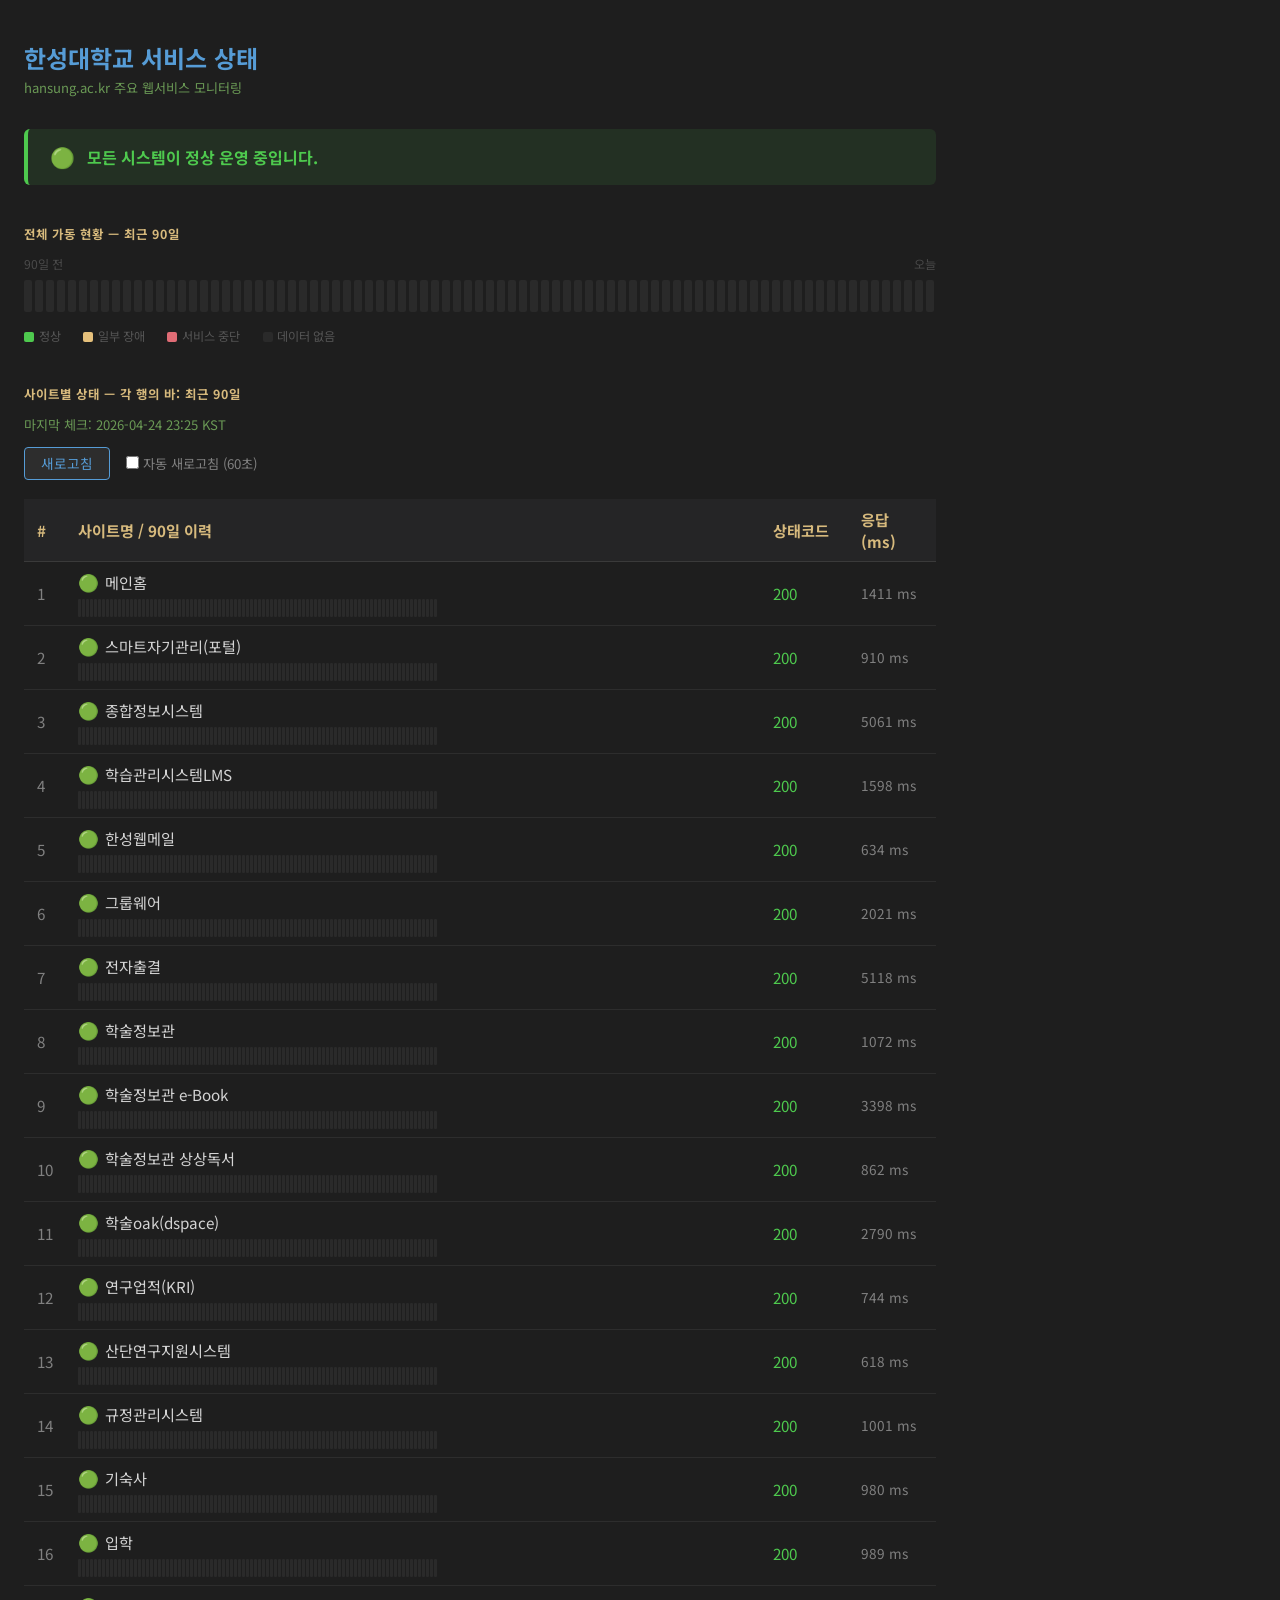
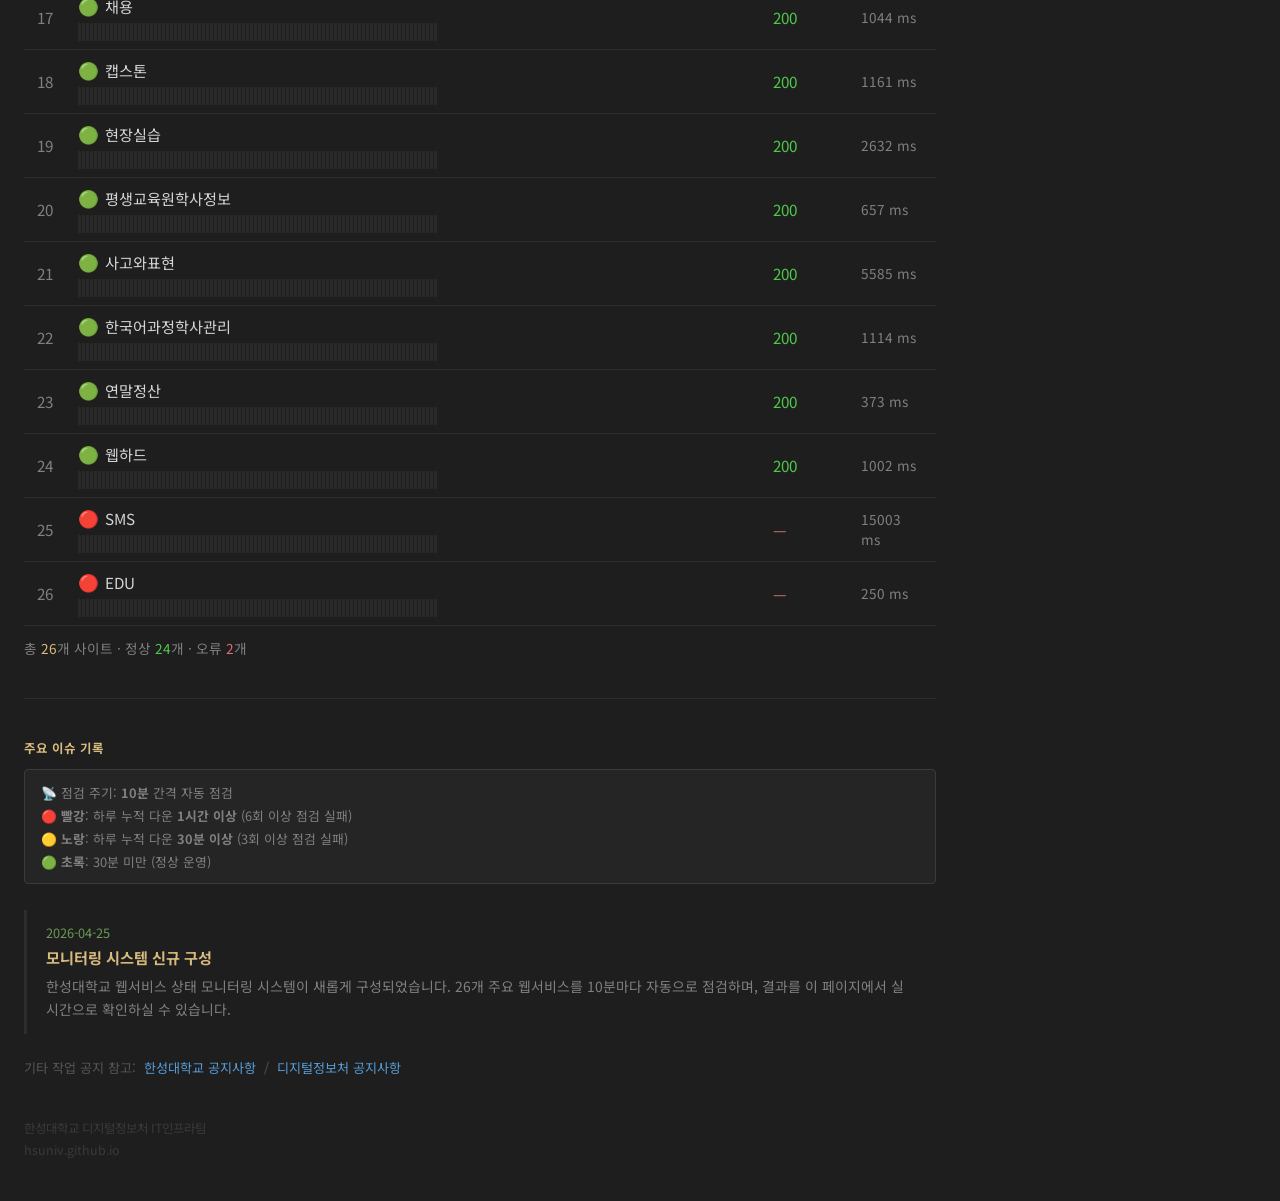
==== index.html @ eb6f4504 "feat: 사이트별 90일 상태바 및 점검 기준 표시 - 각 사이트 행에 90일 누적 다운 시간 기반 미니 상태바 추가 - 빨강: 1시간 이상(6회↑), 노랑: 30분 이상(3회↑" ====
<!DOCTYPE html>
<html lang="ko">
<head>
  <meta charset="UTF-8">
  <meta name="viewport" content="width=device-width, initial-scale=1.0">
  <title>한성대학교 서비스 상태</title>
  <link href="https://fonts.googleapis.com/css?family=Noto+Sans+KR" rel="stylesheet">
  <style>
    * { box-sizing: border-box; margin: 0; padding: 0; }

    body {
      background: #1e1e1e;
      color: #d4d4d4;
      font-family: "Noto Sans KR", "맑은 고딕", "Malgun Gothic", monospace, sans-serif;
      font-size: 0.95rem;
      padding: 2.5rem 1.5rem;
      max-width: 960px;
    }

    /* ── 헤더 ─────────────────────────────── */
    h1 { color: #569CD6; font-size: 1.5rem; margin-bottom: 0.2rem; }
    .site-sub { color: #6A9955; font-size: 0.82rem; margin-bottom: 2rem; }

    /* ── 상태 배너 ────────────────────────── */
    .banner {
      display: flex; align-items: center; gap: 0.75rem;
      padding: 1rem 1.4rem; border-radius: 6px;
      margin-bottom: 2.5rem; font-size: 1rem; font-weight: bold;
    }
    .banner-green  { background: rgba(78,201,78,.1);   border-left: 4px solid #4ec94e; color: #4ec94e; }
    .banner-yellow { background: rgba(229,192,123,.1); border-left: 4px solid #e5c07b; color: #e5c07b; }
    .banner-red    { background: rgba(224,108,117,.1); border-left: 4px solid #e06c75; color: #e06c75; }
    .banner-icon   { font-size: 1.25rem; line-height: 1; }

    /* ── 섹션 공통 ────────────────────────── */
    .section-title {
      color: #D7BA7D; font-size: 0.78rem; font-weight: bold;
      text-transform: uppercase; letter-spacing: 0.08em; margin-bottom: 0.75rem;
    }
    .divider { border: none; border-top: 1px solid #2d2d2d; margin: 2.5rem 0; }

    /* ── 전체 90일 바 ─────────────────────── */
    .history-section { margin-bottom: 2.5rem; }
    .history-labels {
      display: flex; justify-content: space-between;
      color: #4a4a4a; font-size: 0.76rem; margin-bottom: 0.45rem;
    }
    .history-wrap { overflow-x: auto; padding-bottom: 4px; }
    .history-bars { display: flex; gap: 3px; min-width: max-content; }
    .bar {
      width: 8px; height: 32px; border-radius: 2px;
      flex-shrink: 0; cursor: default; transition: opacity 0.15s;
    }
    .bar:hover { opacity: 0.65; }
    .bar-green  { background: #4ec94e; }
    .bar-yellow { background: #e5c07b; }
    .bar-red    { background: #e06c75; }
    .bar-none   { background: #2a2a2a; }
    .history-legend {
      display: flex; gap: 1.4rem; margin-top: 0.65rem;
      font-size: 0.76rem; color: #555;
    }
    .legend-dot {
      display: inline-block; width: 10px; height: 10px;
      border-radius: 2px; margin-right: 0.3rem; vertical-align: middle;
    }

    /* ── 컨트롤 ───────────────────────────── */
    .meta { color: #6A9955; font-size: 0.82rem; margin-bottom: 0.8rem; }
    .controls {
      display: flex; align-items: center; gap: 1rem;
      margin-bottom: 1.2rem; flex-wrap: wrap;
    }
    button {
      background: #2d2d2d; color: #569CD6;
      border: 1px solid #569CD6; padding: 0.35rem 1rem;
      border-radius: 4px; cursor: pointer; font-size: 0.85rem;
      font-family: inherit; transition: background 0.2s;
    }
    button:hover { background: #3a3a3a; }
    .auto-label { color: #808080; font-size: 0.83rem; }

    /* ── 사이트 테이블 ────────────────────── */
    table { width: 100%; border-collapse: collapse; margin-bottom: 0.8rem; }
    th {
      background: #252526; color: #D7BA7D;
      text-align: left; padding: 0.55rem 0.8rem;
      border-bottom: 1px solid #3a3a3a; font-weight: bold;
    }
    td { padding: 0.5rem 0.8rem; border-bottom: 1px solid #2d2d2d; vertical-align: top; }
    tr:hover td { background: #252526; }
    .s-icon { font-size: 1.05rem; margin-right: 0.35rem; }
    .site-link { color: #d4d4d4; text-decoration: none; }
    .site-link:hover { color: #569CD6; }

    /* ── 사이트별 미니 상태바 (90일) ─────── */
    .mini-bars { display: flex; gap: 1px; margin-top: 5px; flex-wrap: nowrap; }
    .mini-bar {
      width: 3px; height: 18px; border-radius: 1px;
      flex-shrink: 0; cursor: default; transition: opacity 0.15s;
    }
    .mini-bar:hover { opacity: 0.65; }

    .code-ok   { color: #4ec94e; }
    .code-warn { color: #e5c07b; }
    .code-err  { color: #e06c75; }
    .ms-cell { color: #808080; font-size: 0.85rem; }

    #loading { color: #808080; margin: 1.5rem 0; font-size: 0.9rem; }
    #error-msg { color: #e06c75; margin: 1rem 0; display: none; }
    .summary { font-size: 0.85rem; color: #808080; margin-top: 0.4rem; }
    .summary span { color: #D7BA7D; }

    /* ── 이슈 기록 ────────────────────────── */
    .rule-note {
      background: #252526; border: 1px solid #3a3a3a; border-radius: 4px;
      padding: 0.65rem 1rem; font-size: 0.8rem; color: #808080;
      margin-bottom: 1.6rem; line-height: 1.8;
    }
    .incident {
      border-left: 3px solid #2d2d2d; padding: 0.8rem 1.2rem; margin-bottom: 1.4rem;
    }
    .incident-date  { color: #6A9955; font-size: 0.8rem; margin-bottom: 0.3rem; }
    .incident-title { color: #D7BA7D; font-size: 0.95rem; font-weight: bold; margin-bottom: 0.4rem; }
    .incident-body  { color: #808080; font-size: 0.87rem; line-height: 1.65; }
    .notice-links {
      margin-top: 1.5rem; font-size: 0.82rem; color: #555;
    }
    .notice-links a { color: #569CD6; text-decoration: none; }
    .notice-links a:hover { text-decoration: underline; }

    /* ── 푸터 ─────────────────────────────── */
    footer { color: #3a3a3a; font-size: 0.78rem; margin-top: 2.5rem; line-height: 1.8; }
    footer a { color: #3a3a3a; text-decoration: none; }
    footer a:hover { color: #808080; }
  </style>
</head>
<body>

  <h1>한성대학교 서비스 상태</h1>
  <div class="site-sub">hansung.ac.kr 주요 웹서비스 모니터링</div>

  <!-- ① 상태 배너 (comment.json 제어) -->
  <div class="banner banner-green" id="banner">
    <span class="banner-icon" id="banner-icon">🟢</span>
    <span id="banner-msg">모든 시스템이 정상 운영 중입니다.</span>
  </div>

  <!-- ② 전체 90일 가동 현황 -->
  <section class="history-section">
    <div class="section-title">전체 가동 현황 — 최근 90일</div>
    <div class="history-labels"><span>90일 전</span><span>오늘</span></div>
    <div class="history-wrap">
      <div class="history-bars" id="history-bars"></div>
    </div>
    <div class="history-legend">
      <span><span class="legend-dot" style="background:#4ec94e"></span>정상</span>
      <span><span class="legend-dot" style="background:#e5c07b"></span>일부 장애</span>
      <span><span class="legend-dot" style="background:#e06c75"></span>서비스 중단</span>
      <span><span class="legend-dot" style="background:#2a2a2a"></span>데이터 없음</span>
    </div>
  </section>

  <!-- ③ 현재 사이트 상태 테이블 -->
  <section>
    <div class="section-title">사이트별 상태 — 각 행의 바: 최근 90일</div>
    <div class="meta" id="last-updated">마지막 체크: —</div>
    <div class="controls">
      <button onclick="loadAll()">새로고침</button>
      <label class="auto-label">
        <input type="checkbox" id="auto-cb" onchange="toggleAuto()">
        자동 새로고침 (60초)
      </label>
    </div>
    <div id="loading">불러오는 중...</div>
    <div id="error-msg">status.json을 불러올 수 없습니다. GitHub Actions가 아직 실행 전일 수 있습니다.</div>
    <table id="result-table" style="display:none;">
      <thead>
        <tr>
          <th style="width:2.2rem;">#</th>
          <th>사이트명 / 90일 이력</th>
          <th style="width:5.5rem;">상태코드</th>
          <th style="width:5.5rem;">응답(ms)</th>
        </tr>
      </thead>
      <tbody id="result-body"></tbody>
    </table>
    <div class="summary" id="summary" style="display:none;"></div>
  </section>

  <!-- ④ 주요 이슈 기록 -->
  <div id="incidents-wrap" style="display:none;">
    <hr class="divider">
    <section>
      <div class="section-title">주요 이슈 기록</div>

      <!-- 측정 기준 설명 -->
      <div class="rule-note">
        📡 점검 주기: <strong>10분</strong> 간격 자동 점검<br>
        🔴 <strong>빨강</strong>: 하루 누적 다운 <strong>1시간 이상</strong> (6회 이상 점검 실패)<br>
        🟡 <strong>노랑</strong>: 하루 누적 다운 <strong>30분 이상</strong> (3회 이상 점검 실패)<br>
        🟢 <strong>초록</strong>: 30분 미만 (정상 운영)
      </div>

      <div id="incidents-list"></div>

      <!-- 기타 공지 링크 -->
      <div class="notice-links">
        기타 작업 공지 참고:&nbsp;
        <a href="https://www.hansung.ac.kr/hansung/6172/subview.do" target="_blank" rel="noopener">한성대학교 공지사항</a>
        &nbsp;/&nbsp;
        <a href="https://hansung.ac.kr/info/4016/subview.do?enc=Zm5jdDF8QEB8JTJGYmJzJTJGaW5mbyUyRjE5MjYlMkZhcnRjbExpc3QuZG8lM0Y%3D" target="_blank" rel="noopener">디지털정보처 공지사항</a>
      </div>
    </section>
  </div>

  <footer>
    한성대학교 디지털정보처 IT인프라팀<br>
    <a href="https://hsuniv.github.io">hsuniv.github.io</a>
  </footer>

  <script>
    const BASE = './sitecheck/';
    let autoTimer = null;

    /* 점검 실패 횟수 → 상태 변환 규칙 (횟수 × 10분 = 누적 다운 시간) */
    const RULE_RED    = 6;   // 60분 이상 → 빨강
    const RULE_YELLOW = 3;   // 30분 이상 → 노랑

    function countToStatus(n) {
      if (n >= RULE_RED)    return 'red';
      if (n >= RULE_YELLOW) return 'yellow';
      return 'green';
    }

    function esc(s) {
      return String(s)
        .replace(/&/g,'&amp;').replace(/</g,'&lt;')
        .replace(/>/g,'&gt;').replace(/"/g,'&quot;');
    }

    function get(path) {
      return fetch(BASE + path + '?t=' + Date.now())
        .then(r => { if (!r.ok) throw new Error(r.status); return r.json(); });
    }

    /* history.json → { "YYYY-MM-DD": { siteName: failCount, ... }, ... } */
    function buildDayMap(history) {
      const map = {};
      if (history && history.days) {
        history.days.forEach(d => { map[d.date] = d.sites || {}; });
      }
      return map;
    }

    /* 특정 날의 사이트 상태 */
    function siteStatusOnDay(dayMap, date, siteName) {
      if (!(date in dayMap)) return 'none';       // 기록 없음 (데이터 미존재 날)
      return countToStatus(dayMap[date][siteName] || 0);
    }

    /* 특정 날의 전체 상태 (가장 나쁜 사이트 기준) */
    function overallStatusOnDay(dayMap, date) {
      if (!(date in dayMap)) return 'none';
      const counts = Object.values(dayMap[date]);
      if (counts.some(c => c >= RULE_RED))    return 'red';
      if (counts.some(c => c >= RULE_YELLOW)) return 'yellow';
      return 'green';
    }

    /* 날짜 배열 생성 (89일 전 ~ 오늘) */
    function last90Dates() {
      const arr = [];
      for (let ago = 89; ago >= 0; ago--) {
        const d = new Date();
        d.setDate(d.getDate() - ago);
        arr.push(d.toISOString().slice(0, 10));
      }
      return arr;
    }

    /* ── 전체 로드 ──────────────────────── */
    function loadAll() {
      Promise.allSettled([
        get('status.json'),
        get('history.json'),
        get('comment.json'),
      ]).then(([sr, hr, cr]) => {
        const status  = sr.status === 'fulfilled' ? sr.value : null;
        const history = hr.status === 'fulfilled' ? hr.value : null;
        const comment = cr.status === 'fulfilled' ? cr.value : null;
        const dayMap  = buildDayMap(history);

        renderBanner(comment);
        renderOverallBars(dayMap);
        renderTable(status, dayMap);
        renderIncidents(comment);
      });
    }

    /* ── 배너 ───────────────────────────── */
    function renderBanner(c) {
      if (!c) return;
      const s = (c.status || 'green').toLowerCase();
      const defaults = {
        green:  '모든 시스템이 정상 운영 중입니다.',
        yellow: '일부 시스템에 장애가 발생하고 있습니다.',
        red:    '서비스 장애가 발생하고 있습니다.',
      };
      const icons = { green:'🟢', yellow:'🟡', red:'🔴' };
      document.getElementById('banner').className = 'banner banner-' + s;
      document.getElementById('banner-icon').textContent = icons[s] || '🟢';
      document.getElementById('banner-msg').textContent  =
        (c.message && c.message.trim()) ? c.message.trim() : (defaults[s] || defaults.green);
    }

    /* ── 전체 90일 바 ───────────────────── */
    function renderOverallBars(dayMap) {
      const LABELS = { green:'정상', yellow:'일부 장애', red:'서비스 중단', none:'데이터 없음' };
      let html = '';
      last90Dates().forEach(date => {
        const s = overallStatusOnDay(dayMap, date);
        html += `<div class="bar bar-${s}" title="${date} · ${LABELS[s]}"></div>`;
      });
      document.getElementById('history-bars').innerHTML = html;
    }

    /* ── 사이트 테이블 (사이트별 미니바 포함) ── */
    function renderTable(data, dayMap) {
      const loading = document.getElementById('loading');
      const errMsg  = document.getElementById('error-msg');
      const table   = document.getElementById('result-table');
      const summary = document.getElementById('summary');
      loading.style.display = 'none';

      if (!data) { errMsg.style.display = 'block'; return; }
      errMsg.style.display = 'none';
      document.getElementById('last-updated').textContent =
        '마지막 체크: ' + (data.updated || '정보 없음');

      if (!data.sites || !data.sites.length) {
        table.style.display = 'table';
        document.getElementById('result-body').innerHTML =
          '<tr><td colspan="4" style="color:#808080;padding:1rem;">데이터가 없습니다.</td></tr>';
        return;
      }

      const dates = last90Dates();
      const MINI_LABELS = { green:'정상', yellow:'일부 장애', red:'서비스 중단', none:'데이터 없음' };
      let ok = 0, rows = '';

      data.sites.forEach((site, i) => {
        const s      = site.status;
        const isOk   = s >= 200 && s < 300;
        const isWarn = s >= 300 && s < 500;
        const icon   = isOk ? '🟢' : isWarn ? '🟡' : '🔴';
        const cls    = isOk ? 'code-ok' : isWarn ? 'code-warn' : 'code-err';
        if (isOk) ok++;

        /* 사이트별 미니 90일 바 */
        let miniBars = '';
        dates.forEach(date => {
          const st    = siteStatusOnDay(dayMap, date, site.name);
          const count = (date in dayMap) ? (dayMap[date][site.name] || 0) : null;
          const tip   = count !== null
            ? `${date} · 다운 ${count * 10}분`
            : `${date} · ${MINI_LABELS[st]}`;
          miniBars += `<div class="mini-bar bar-${st}" title="${tip}"></div>`;
        });

        rows += `<tr>
          <td style="color:#808080;vertical-align:middle">${i + 1}</td>
          <td>
            <div><span class="s-icon">${icon}</span><a class="site-link" href="${esc(site.url)}" target="_blank" rel="noopener">${esc(site.name)}</a></div>
            <div class="mini-bars">${miniBars}</div>
          </td>
          <td class="${cls}" style="vertical-align:middle">${s || '—'}</td>
          <td class="ms-cell" style="vertical-align:middle">${site.ms > 0 ? site.ms + ' ms' : '—'}</td>
        </tr>`;
      });

      document.getElementById('result-body').innerHTML = rows;
      table.style.display   = 'table';
      summary.style.display = 'block';
      const err = data.sites.length - ok;
      summary.innerHTML =
        `총 <span>${data.sites.length}</span>개 사이트 · ` +
        `정상 <span style="color:#4ec94e">${ok}</span>개 · ` +
        `오류 <span style="color:#e06c75">${err}</span>개`;
    }

    /* ── 이슈 기록 ──────────────────────── */
    function renderIncidents(c) {
      if (!c) return;
      const wrap = document.getElementById('incidents-wrap');
      const list = document.getElementById('incidents-list');
      let html = '';
      (c.incidents || []).forEach(inc => {
        if (!inc.date) return;
        html += `<div class="incident">
          <div class="incident-date">${esc(inc.date)}</div>
          <div class="incident-title">${esc(inc.title || '')}</div>
          <div class="incident-body">${esc(inc.body || '')}</div>
        </div>`;
      });
      list.innerHTML = html;
      wrap.style.display = 'block';   // 이슈 없어도 규칙·공지 링크 항상 표시
    }

    /* ── 자동 새로고침 ──────────────────── */
    function toggleAuto() {
      const cb = document.getElementById('auto-cb');
      clearInterval(autoTimer);
      autoTimer = cb.checked ? setInterval(loadAll, 60000) : null;
    }

    loadAll();
  </script>
</body>
</html>
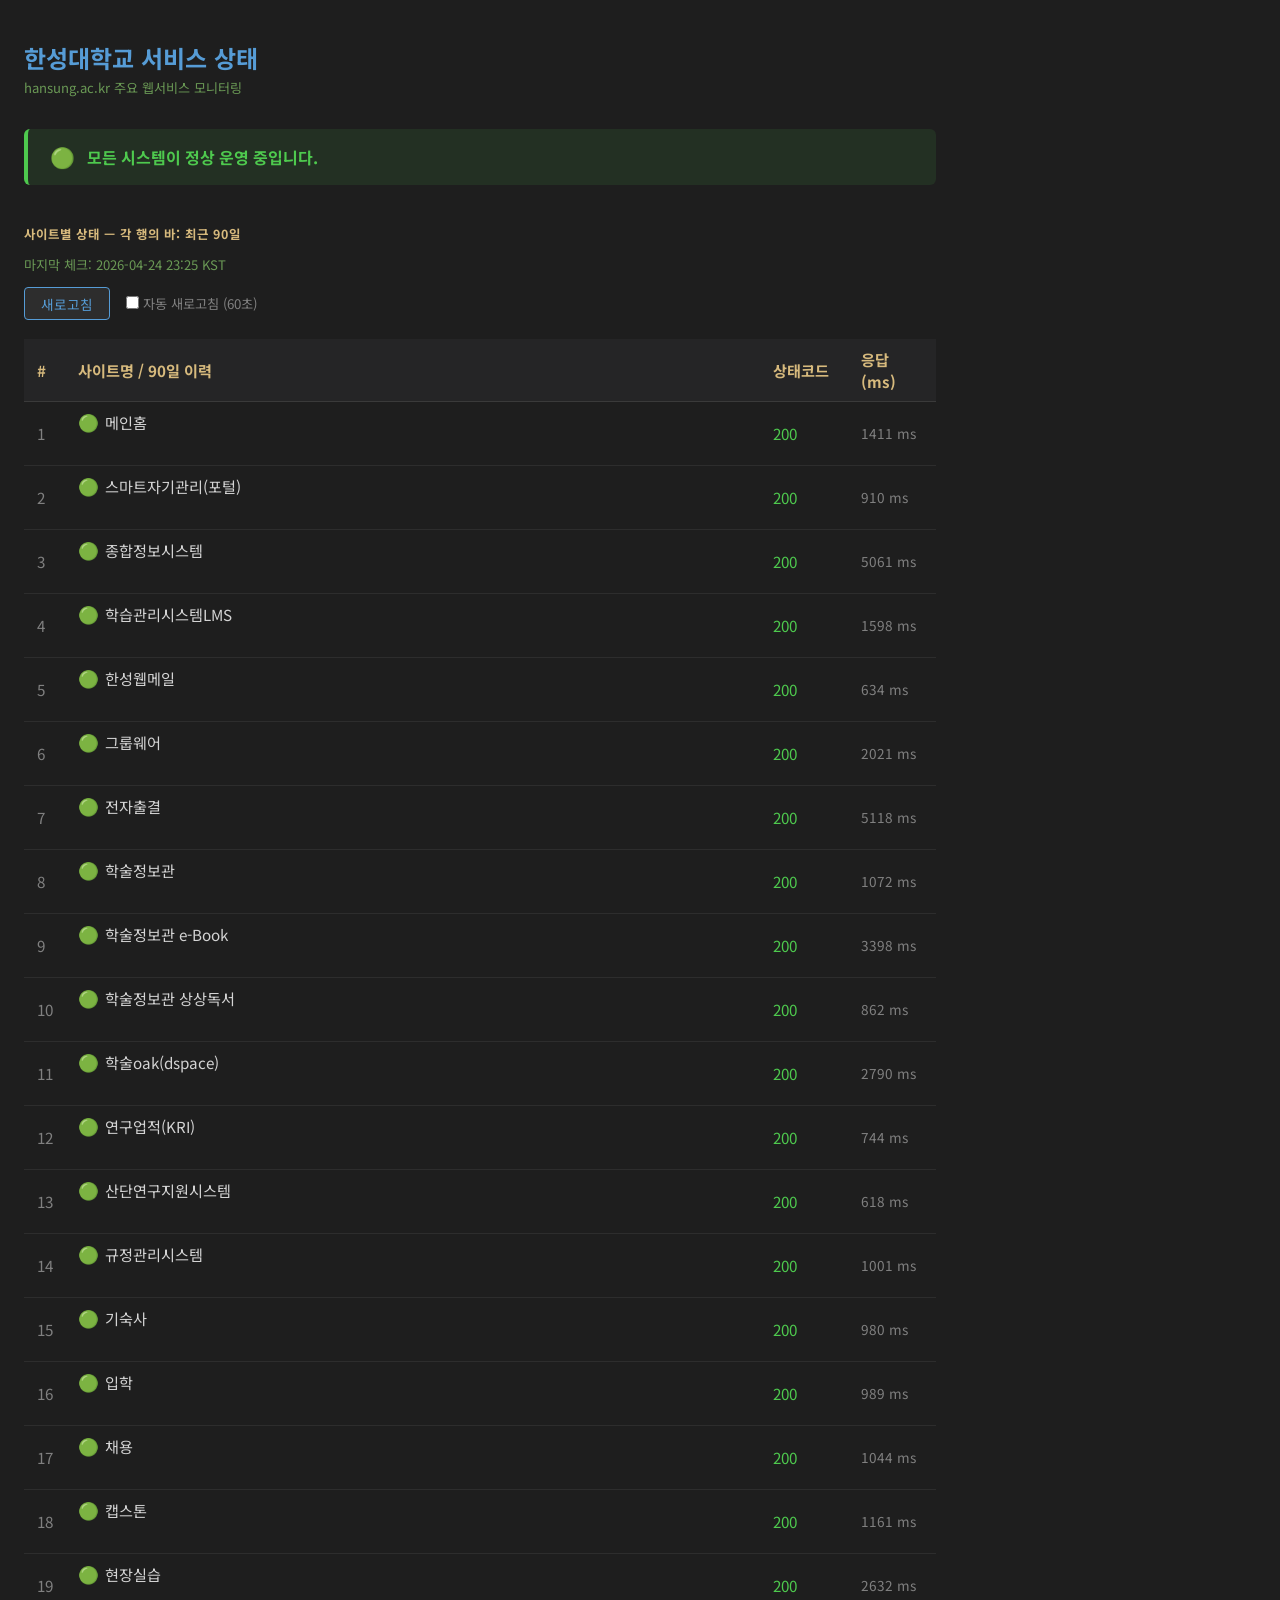
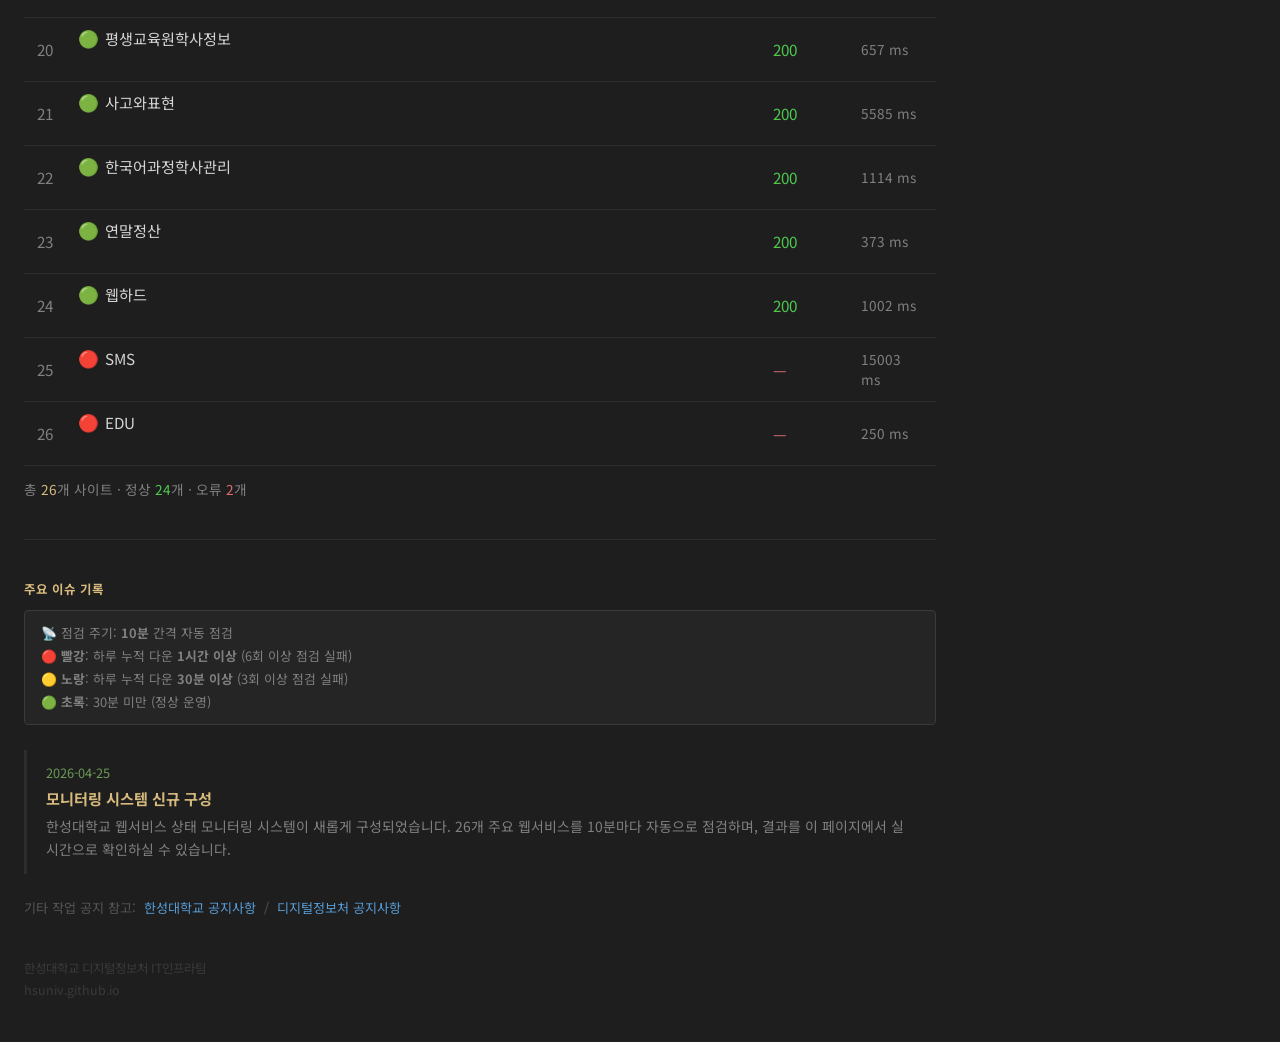
==== commit 1a69cc6f: "refactor: 전체가동현황 삭제, 사이트별 미니바 오늘(우측) 기본 스크롤 Co-Authored-By: Claude Sonnet 4.6 <noreply@anthropic.com" ====
--- a/index.html
+++ b/index.html
@@ -39,32 +39,6 @@
     }
     .divider { border: none; border-top: 1px solid #2d2d2d; margin: 2.5rem 0; }
 
-    /* ── 전체 90일 바 ─────────────────────── */
-    .history-section { margin-bottom: 2.5rem; }
-    .history-labels {
-      display: flex; justify-content: space-between;
-      color: #4a4a4a; font-size: 0.76rem; margin-bottom: 0.45rem;
-    }
-    .history-wrap { overflow-x: auto; padding-bottom: 4px; }
-    .history-bars { display: flex; gap: 3px; min-width: max-content; }
-    .bar {
-      width: 8px; height: 32px; border-radius: 2px;
-      flex-shrink: 0; cursor: default; transition: opacity 0.15s;
-    }
-    .bar:hover { opacity: 0.65; }
-    .bar-green  { background: #4ec94e; }
-    .bar-yellow { background: #e5c07b; }
-    .bar-red    { background: #e06c75; }
-    .bar-none   { background: #2a2a2a; }
-    .history-legend {
-      display: flex; gap: 1.4rem; margin-top: 0.65rem;
-      font-size: 0.76rem; color: #555;
-    }
-    .legend-dot {
-      display: inline-block; width: 10px; height: 10px;
-      border-radius: 2px; margin-right: 0.3rem; vertical-align: middle;
-    }
-
     /* ── 컨트롤 ───────────────────────────── */
     .meta { color: #6A9955; font-size: 0.82rem; margin-bottom: 0.8rem; }
     .controls {
@@ -94,7 +68,8 @@
     .site-link:hover { color: #569CD6; }
 
     /* ── 사이트별 미니 상태바 (90일) ─────── */
-    .mini-bars { display: flex; gap: 1px; margin-top: 5px; flex-wrap: nowrap; }
+    .mini-bars-wrap { overflow-x: auto; margin-top: 5px; }
+    .mini-bars { display: flex; gap: 1px; flex-wrap: nowrap; min-width: max-content; }
     .mini-bar {
       width: 3px; height: 18px; border-radius: 1px;
       flex-shrink: 0; cursor: default; transition: opacity 0.15s;
@@ -146,22 +121,7 @@
     <span id="banner-msg">모든 시스템이 정상 운영 중입니다.</span>
   </div>
 
-  <!-- ② 전체 90일 가동 현황 -->
-  <section class="history-section">
-    <div class="section-title">전체 가동 현황 — 최근 90일</div>
-    <div class="history-labels"><span>90일 전</span><span>오늘</span></div>
-    <div class="history-wrap">
-      <div class="history-bars" id="history-bars"></div>
-    </div>
-    <div class="history-legend">
-      <span><span class="legend-dot" style="background:#4ec94e"></span>정상</span>
-      <span><span class="legend-dot" style="background:#e5c07b"></span>일부 장애</span>
-      <span><span class="legend-dot" style="background:#e06c75"></span>서비스 중단</span>
-      <span><span class="legend-dot" style="background:#2a2a2a"></span>데이터 없음</span>
-    </div>
-  </section>
-
-  <!-- ③ 현재 사이트 상태 테이블 -->
+  <!-- ② 현재 사이트 상태 테이블 -->
   <section>
     <div class="section-title">사이트별 상태 — 각 행의 바: 최근 90일</div>
     <div class="meta" id="last-updated">마지막 체크: —</div>
@@ -259,15 +219,6 @@
       return countToStatus(dayMap[date][siteName] || 0);
     }
 
-    /* 특정 날의 전체 상태 (가장 나쁜 사이트 기준) */
-    function overallStatusOnDay(dayMap, date) {
-      if (!(date in dayMap)) return 'none';
-      const counts = Object.values(dayMap[date]);
-      if (counts.some(c => c >= RULE_RED))    return 'red';
-      if (counts.some(c => c >= RULE_YELLOW)) return 'yellow';
-      return 'green';
-    }
-
     /* 날짜 배열 생성 (89일 전 ~ 오늘) */
     function last90Dates() {
       const arr = [];
@@ -292,7 +243,6 @@
         const dayMap  = buildDayMap(history);
 
         renderBanner(comment);
-        renderOverallBars(dayMap);
         renderTable(status, dayMap);
         renderIncidents(comment);
       });
@@ -314,17 +264,6 @@
         (c.message && c.message.trim()) ? c.message.trim() : (defaults[s] || defaults.green);
     }
 
-    /* ── 전체 90일 바 ───────────────────── */
-    function renderOverallBars(dayMap) {
-      const LABELS = { green:'정상', yellow:'일부 장애', red:'서비스 중단', none:'데이터 없음' };
-      let html = '';
-      last90Dates().forEach(date => {
-        const s = overallStatusOnDay(dayMap, date);
-        html += `<div class="bar bar-${s}" title="${date} · ${LABELS[s]}"></div>`;
-      });
-      document.getElementById('history-bars').innerHTML = html;
-    }
-
     /* ── 사이트 테이블 (사이트별 미니바 포함) ── */
     function renderTable(data, dayMap) {
       const loading = document.getElementById('loading');
@@ -372,7 +311,7 @@
           <td style="color:#808080;vertical-align:middle">${i + 1}</td>
           <td>
             <div><span class="s-icon">${icon}</span><a class="site-link" href="${esc(site.url)}" target="_blank" rel="noopener">${esc(site.name)}</a></div>
-            <div class="mini-bars">${miniBars}</div>
+            <div class="mini-bars-wrap"><div class="mini-bars" data-scroll-right="1">${miniBars}</div></div>
           </td>
           <td class="${cls}" style="vertical-align:middle">${s || '—'}</td>
           <td class="ms-cell" style="vertical-align:middle">${site.ms > 0 ? site.ms + ' ms' : '—'}</td>
@@ -380,6 +319,12 @@
       });
 
       document.getElementById('result-body').innerHTML = rows;
+      // 각 사이트 미니바: 오늘(오른쪽 끝)이 기본으로 보이도록 스크롤
+      requestAnimationFrame(() => {
+        document.querySelectorAll('.mini-bars-wrap').forEach(wrap => {
+          wrap.scrollLeft = wrap.scrollWidth;
+        });
+      });
       table.style.display   = 'table';
       summary.style.display = 'block';
       const err = data.sites.length - ok;
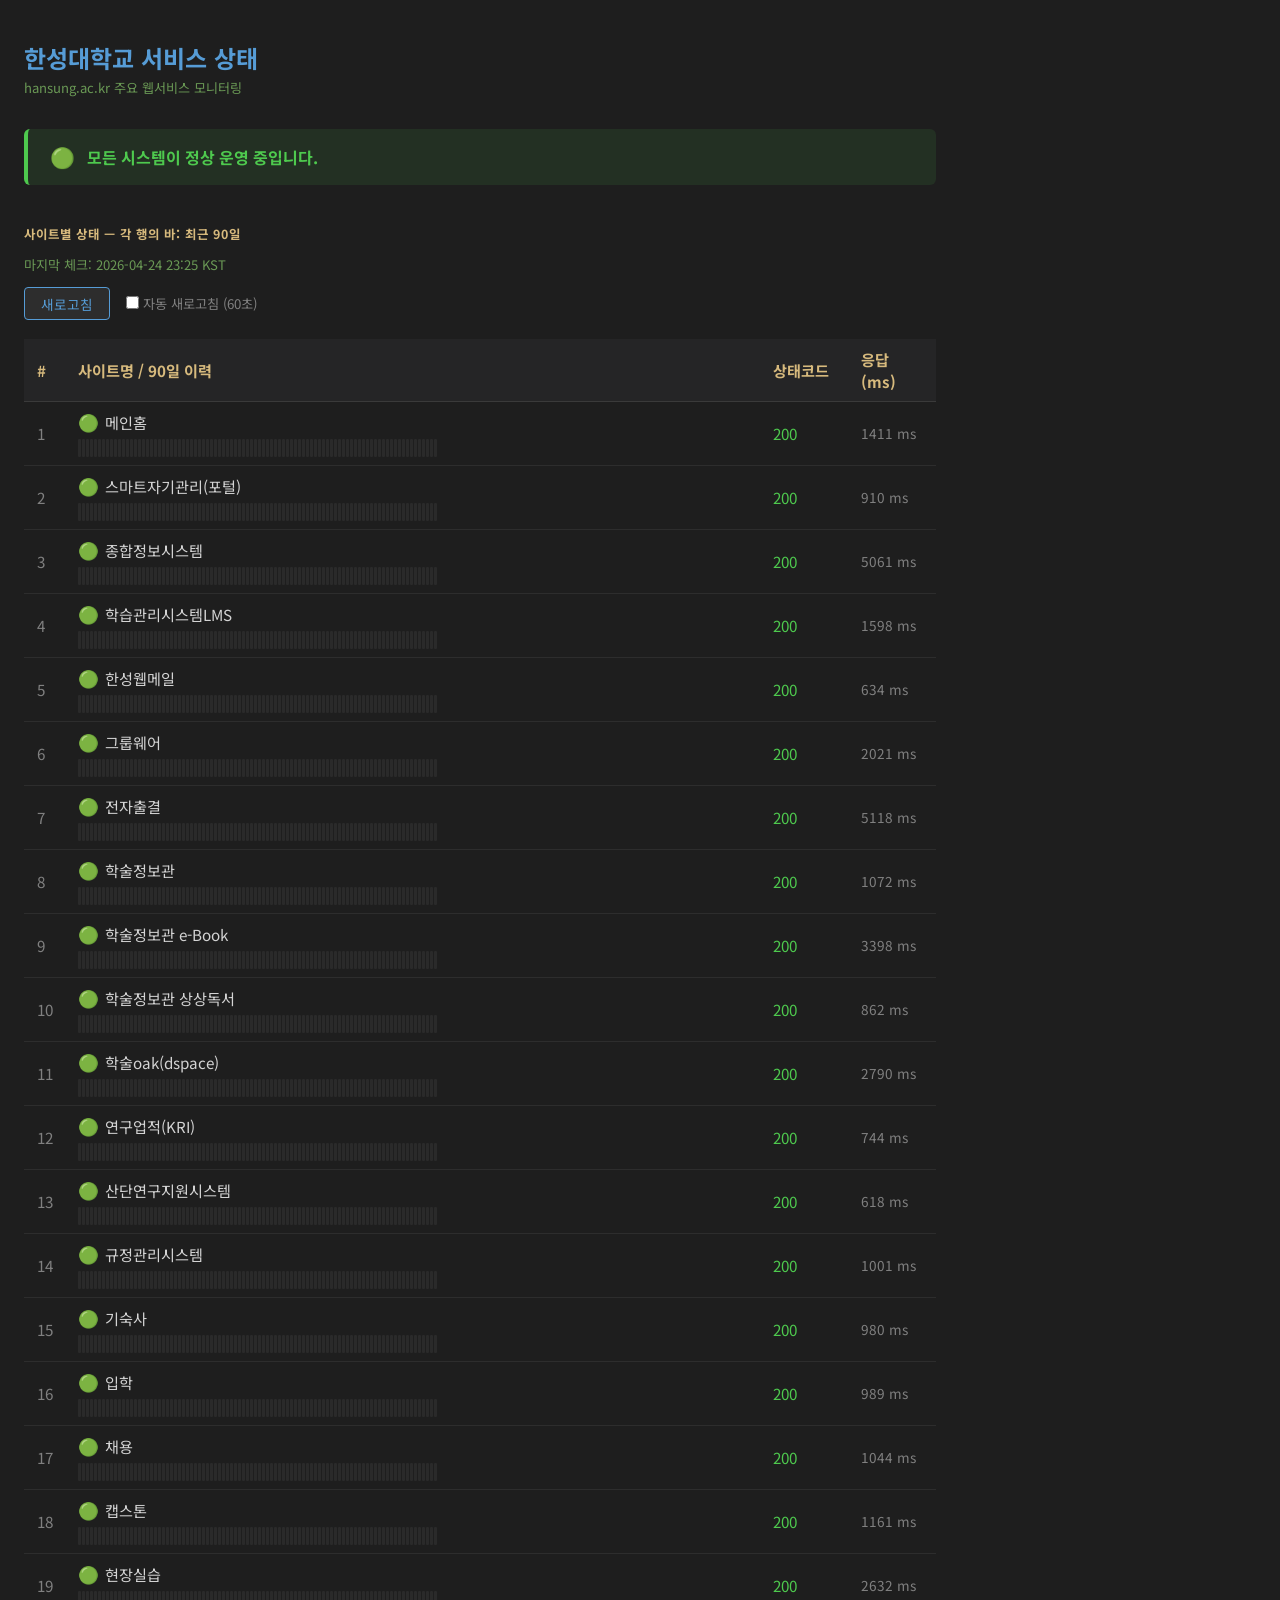
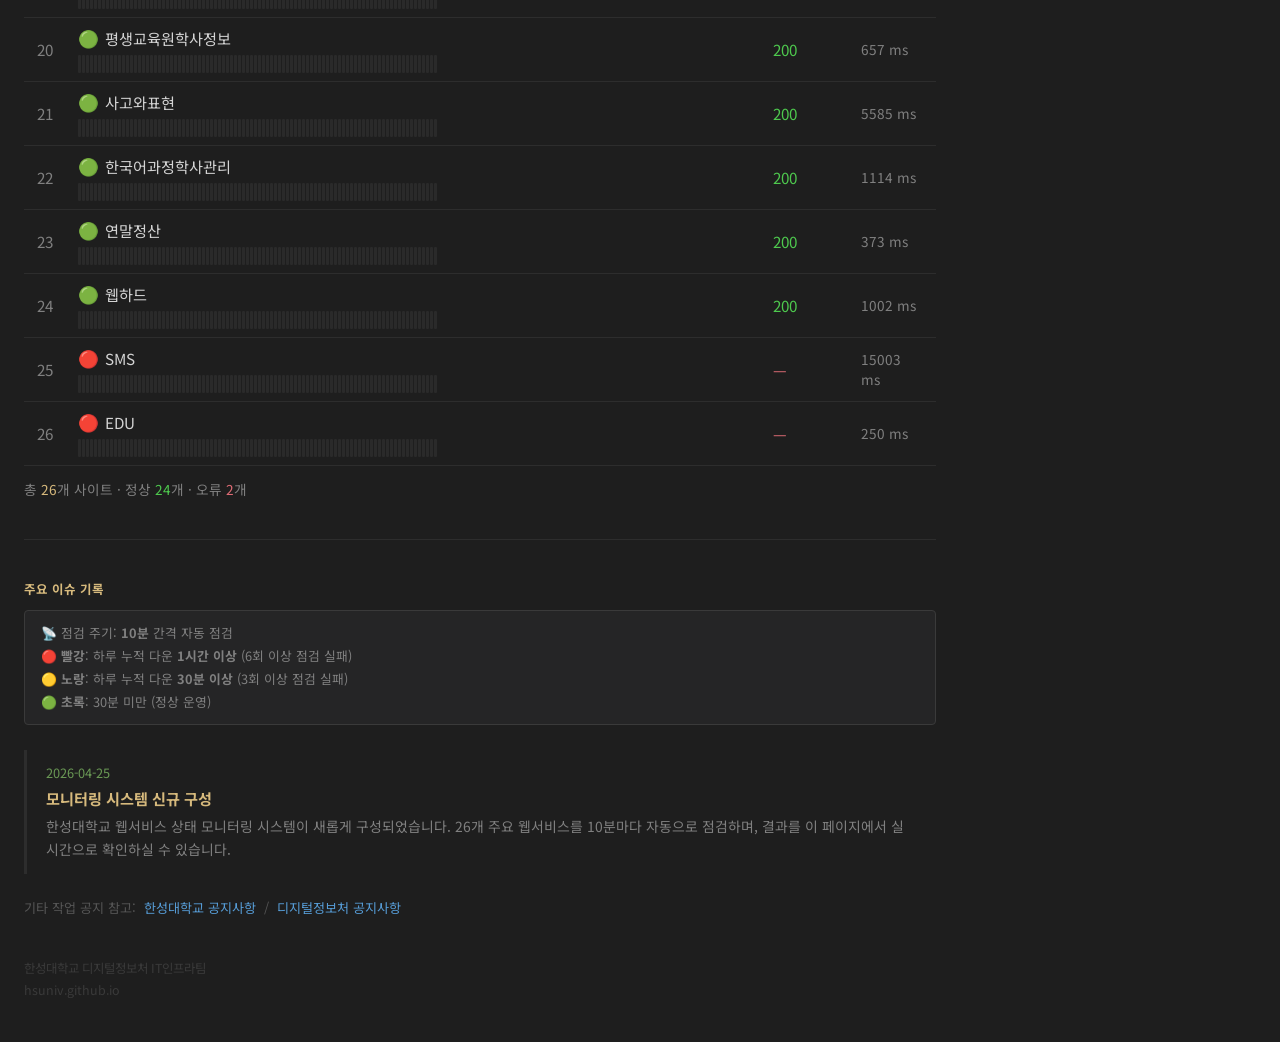
==== commit c549d7d5: "fix: 미니바 색상 CSS 누락 수정 (전체가동현황 삭제 시 같이 지워짐) Co-Authored-By: Claude Sonnet 4.6 <noreply@anthropic.com>" ====
--- a/index.html
+++ b/index.html
@@ -66,6 +66,12 @@
     .s-icon { font-size: 1.05rem; margin-right: 0.35rem; }
     .site-link { color: #d4d4d4; text-decoration: none; }
     .site-link:hover { color: #569CD6; }
+
+    /* ── 상태 색상 (미니바 공용) ─────────── */
+    .bar-green  { background: #4ec94e; }
+    .bar-yellow { background: #e5c07b; }
+    .bar-red    { background: #e06c75; }
+    .bar-none   { background: #2a2a2a; }
 
     /* ── 사이트별 미니 상태바 (90일) ─────── */
     .mini-bars-wrap { overflow-x: auto; margin-top: 5px; }
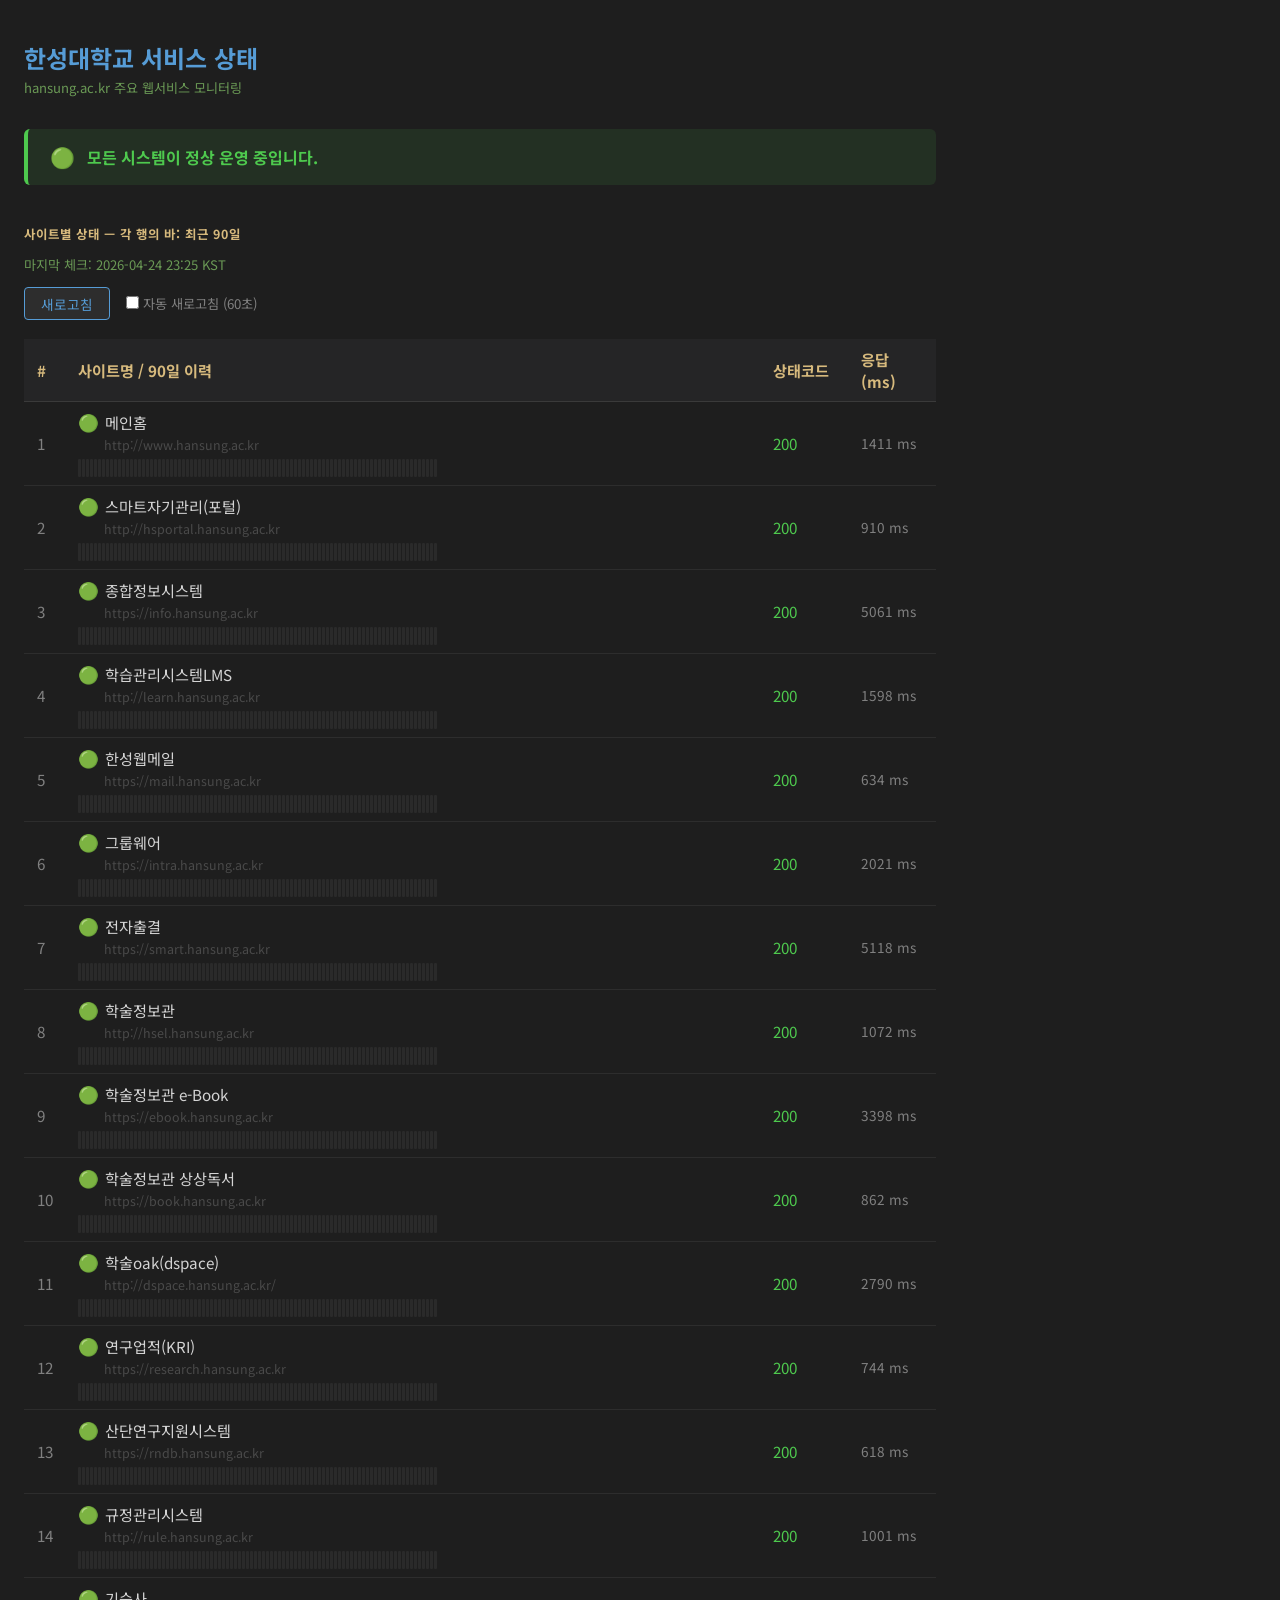
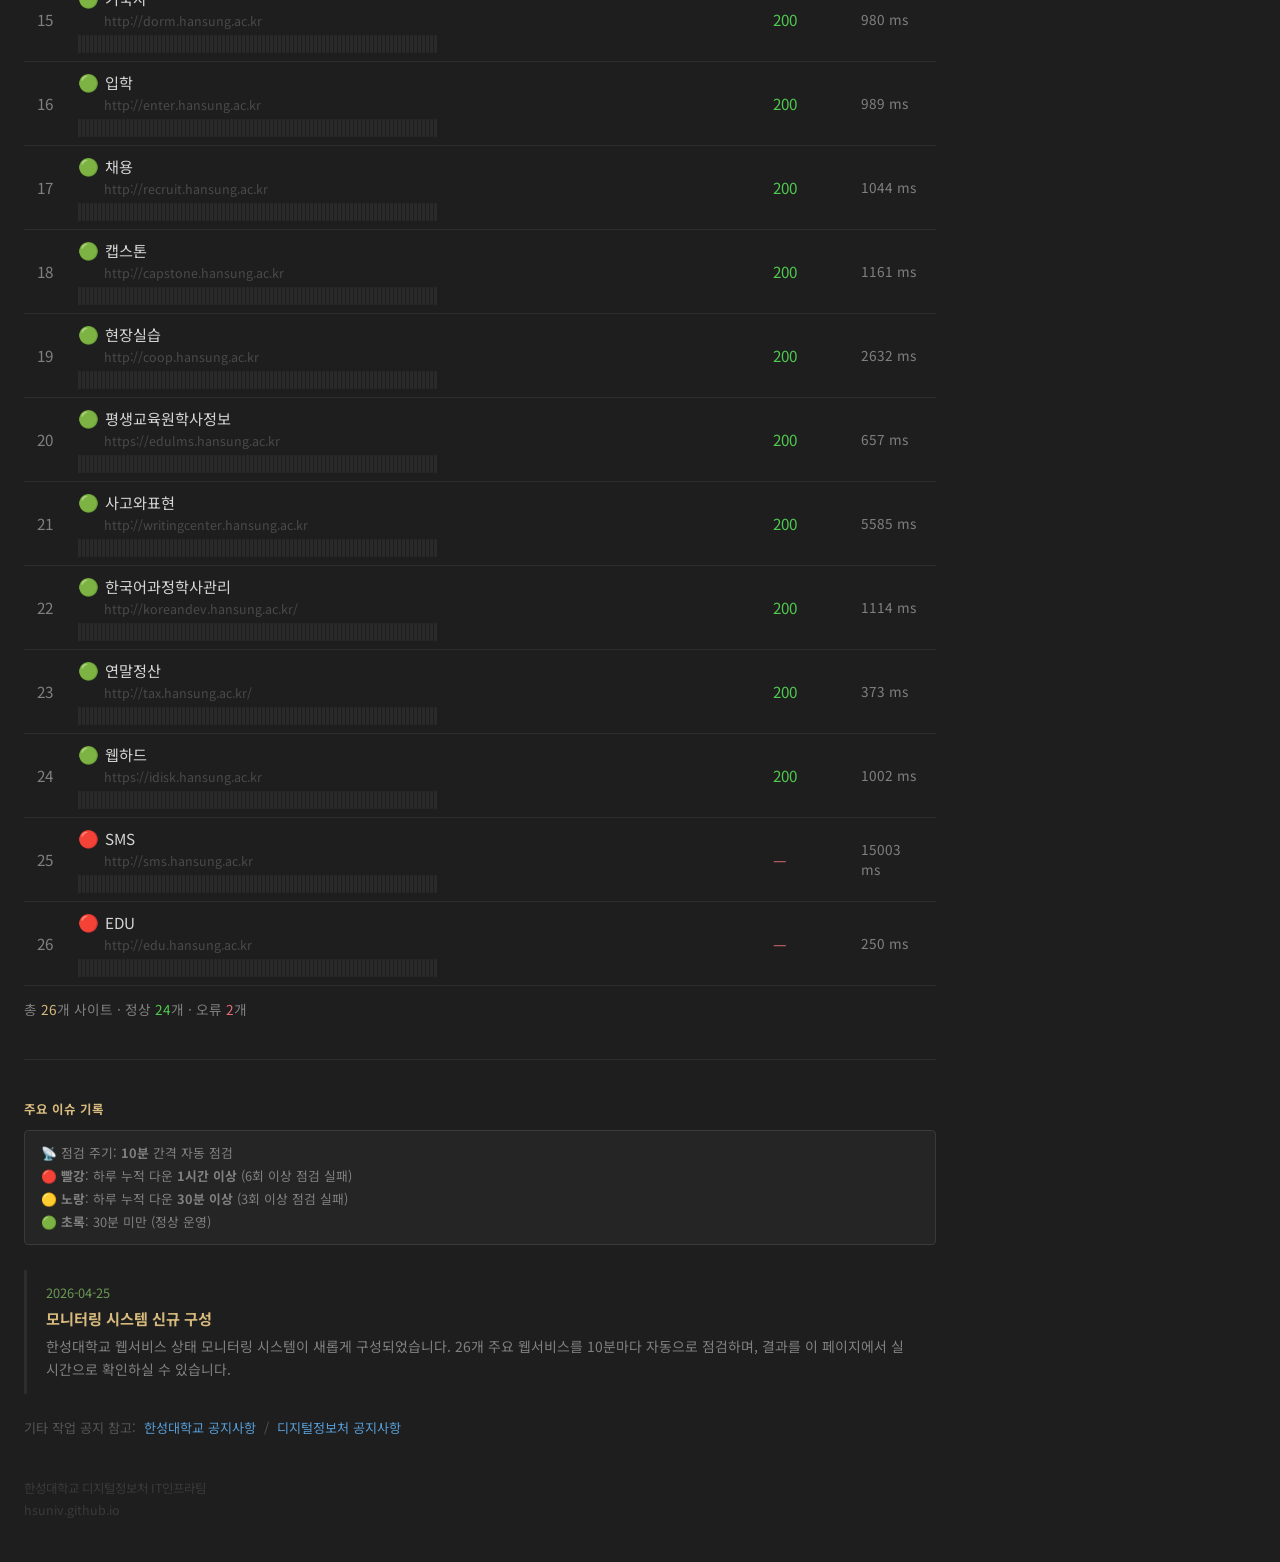
==== commit 3a564132: "feat: 테이블에 사이트 URL 표시 추가 Co-Authored-By: Claude Sonnet 4.6 <noreply@anthropic.com>" ====
--- a/index.html
+++ b/index.html
@@ -66,6 +66,9 @@
     .s-icon { font-size: 1.05rem; margin-right: 0.35rem; }
     .site-link { color: #d4d4d4; text-decoration: none; }
     .site-link:hover { color: #569CD6; }
+    .site-url { font-size: 0.78rem; color: #4a4a4a; margin-top: 2px; margin-left: 1.6rem; }
+    .site-url a { color: #4a4a4a; text-decoration: none; }
+    .site-url a:hover { color: #569CD6; text-decoration: underline; }
 
     /* ── 상태 색상 (미니바 공용) ─────────── */
     .bar-green  { background: #4ec94e; }
@@ -317,6 +320,7 @@
           <td style="color:#808080;vertical-align:middle">${i + 1}</td>
           <td>
             <div><span class="s-icon">${icon}</span><a class="site-link" href="${esc(site.url)}" target="_blank" rel="noopener">${esc(site.name)}</a></div>
+            <div class="site-url"><a href="${esc(site.url)}" target="_blank" rel="noopener">${esc(site.url)}</a></div>
             <div class="mini-bars-wrap"><div class="mini-bars" data-scroll-right="1">${miniBars}</div></div>
           </td>
           <td class="${cls}" style="vertical-align:middle">${s || '—'}</td>
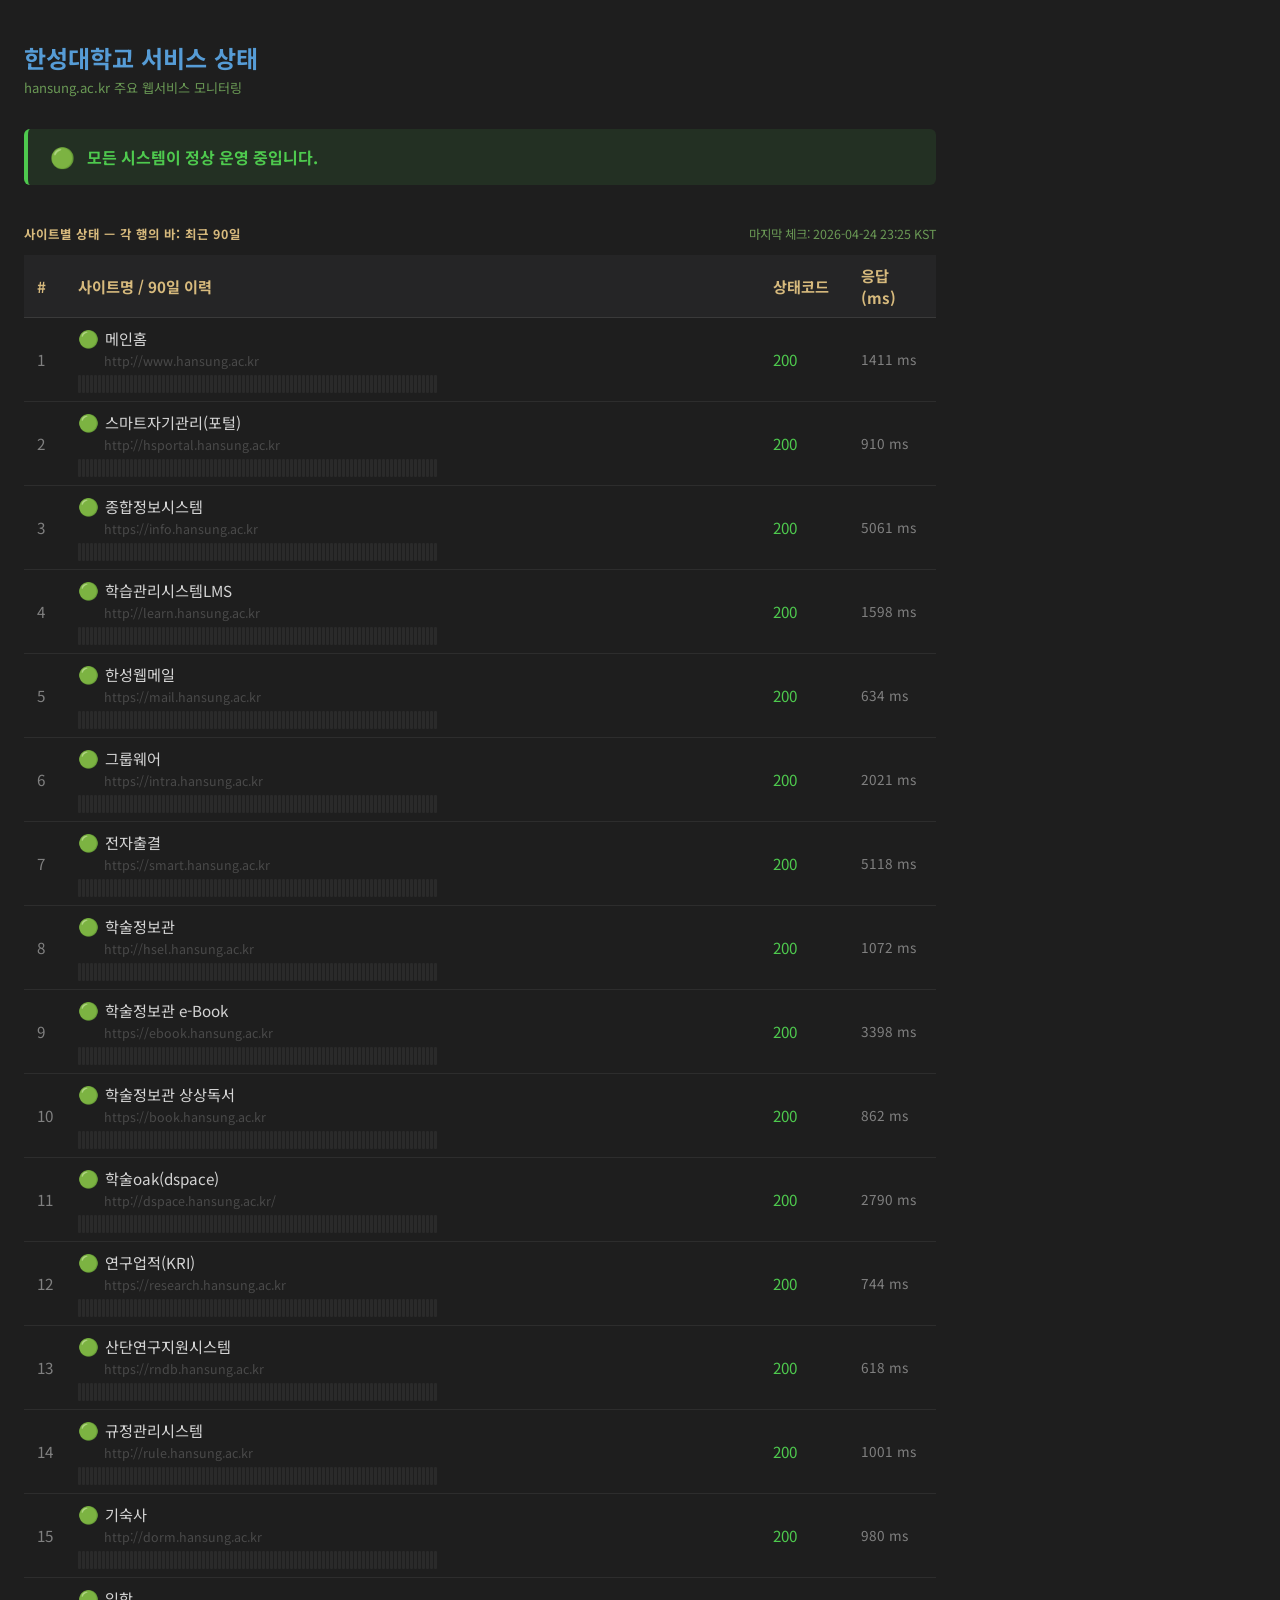
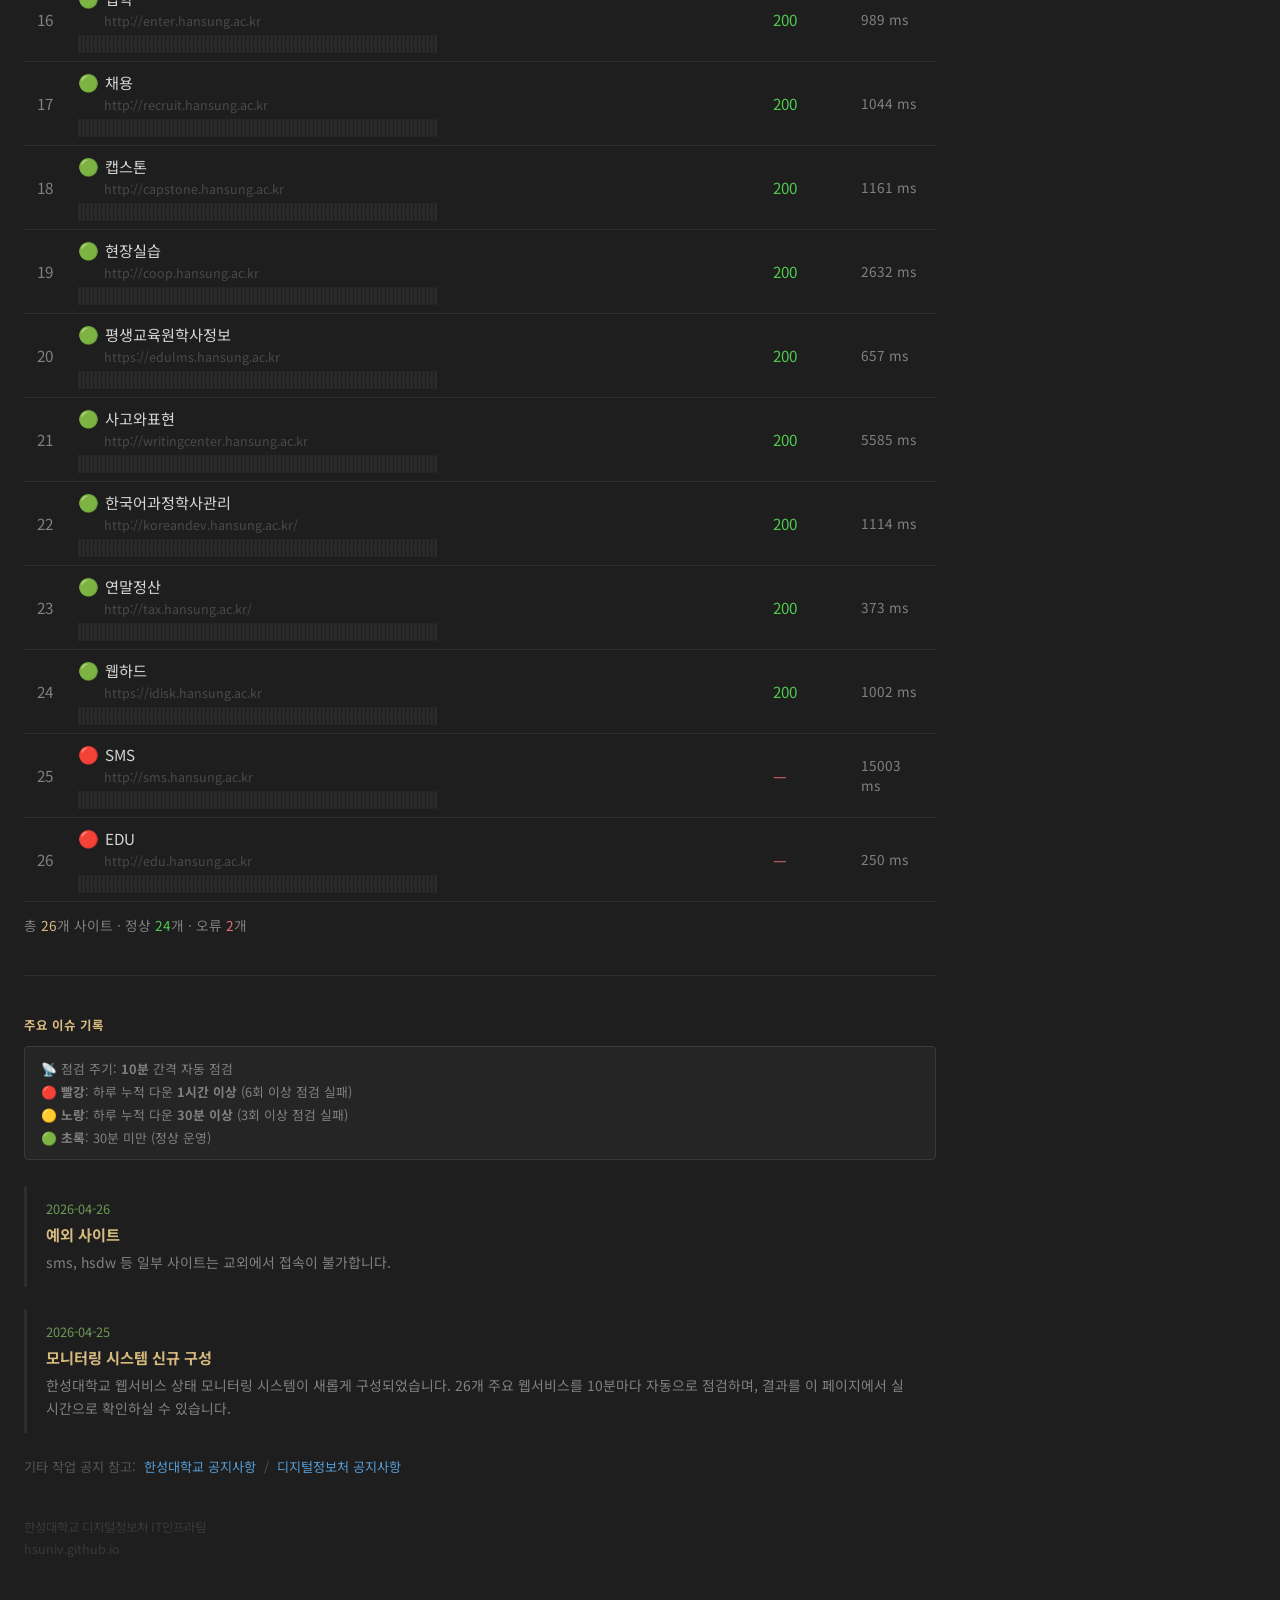
==== commit 0f0fa776: "feat: remove refresh controls, move last-checked time to section header Co-Authored-By: Claude Sonne" ====
--- a/index.html
+++ b/index.html
@@ -39,20 +39,13 @@
     }
     .divider { border: none; border-top: 1px solid #2d2d2d; margin: 2.5rem 0; }
 
-    /* ── 컨트롤 ───────────────────────────── */
-    .meta { color: #6A9955; font-size: 0.82rem; margin-bottom: 0.8rem; }
-    .controls {
-      display: flex; align-items: center; gap: 1rem;
-      margin-bottom: 1.2rem; flex-wrap: wrap;
-    }
-    button {
-      background: #2d2d2d; color: #569CD6;
-      border: 1px solid #569CD6; padding: 0.35rem 1rem;
-      border-radius: 4px; cursor: pointer; font-size: 0.85rem;
-      font-family: inherit; transition: background 0.2s;
-    }
-    button:hover { background: #3a3a3a; }
-    .auto-label { color: #808080; font-size: 0.83rem; }
+    /* ── 섹션 헤더 (제목 + 마지막 체크 시간) ── */
+    .section-header {
+      display: flex; align-items: baseline;
+      justify-content: space-between; margin-bottom: 0.75rem; gap: 1rem;
+    }
+    .section-header .section-title { margin-bottom: 0; }
+    .meta { color: #6A9955; font-size: 0.78rem; white-space: nowrap; }
 
     /* ── 사이트 테이블 ────────────────────── */
     table { width: 100%; border-collapse: collapse; margin-bottom: 0.8rem; }
@@ -132,14 +125,9 @@
 
   <!-- ② 현재 사이트 상태 테이블 -->
   <section>
-    <div class="section-title">사이트별 상태 — 각 행의 바: 최근 90일</div>
-    <div class="meta" id="last-updated">마지막 체크: —</div>
-    <div class="controls">
-      <button onclick="loadAll()">새로고침</button>
-      <label class="auto-label">
-        <input type="checkbox" id="auto-cb" onchange="toggleAuto()">
-        자동 새로고침 (60초)
-      </label>
+    <div class="section-header">
+      <div class="section-title">사이트별 상태 — 각 행의 바: 최근 90일</div>
+      <div class="meta" id="last-updated">마지막 체크: —</div>
     </div>
     <div id="loading">불러오는 중...</div>
     <div id="error-msg">status.json을 불러올 수 없습니다. GitHub Actions가 아직 실행 전일 수 있습니다.</div>
@@ -190,7 +178,6 @@
 
   <script>
     const BASE = './sitecheck/';
-    let autoTimer = null;
 
     /* 점검 실패 횟수 → 상태 변환 규칙 (횟수 × 10분 = 누적 다운 시간) */
     const RULE_RED    = 6;   // 60분 이상 → 빨강
@@ -362,13 +349,6 @@
       wrap.style.display = 'block';   // 이슈 없어도 규칙·공지 링크 항상 표시
     }
 
-    /* ── 자동 새로고침 ──────────────────── */
-    function toggleAuto() {
-      const cb = document.getElementById('auto-cb');
-      clearInterval(autoTimer);
-      autoTimer = cb.checked ? setInterval(loadAll, 60000) : null;
-    }
-
     loadAll();
   </script>
 </body>
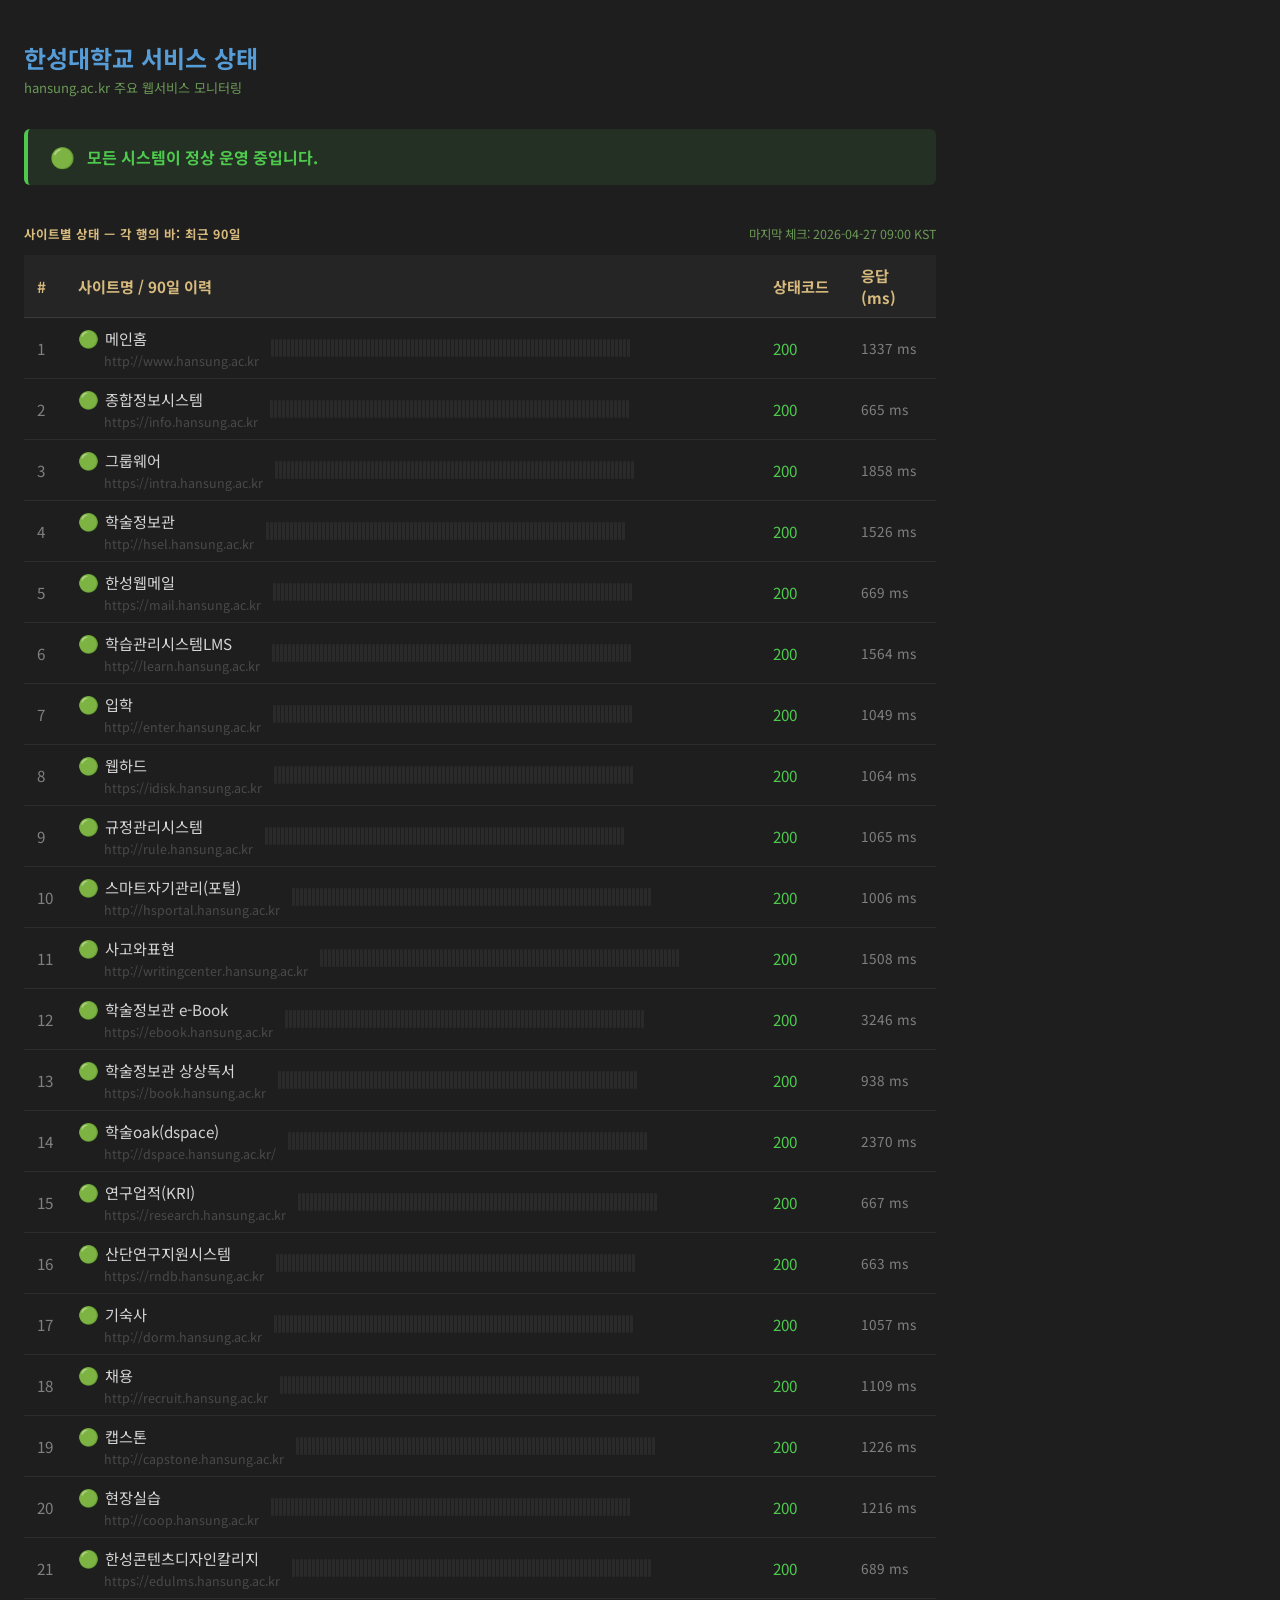
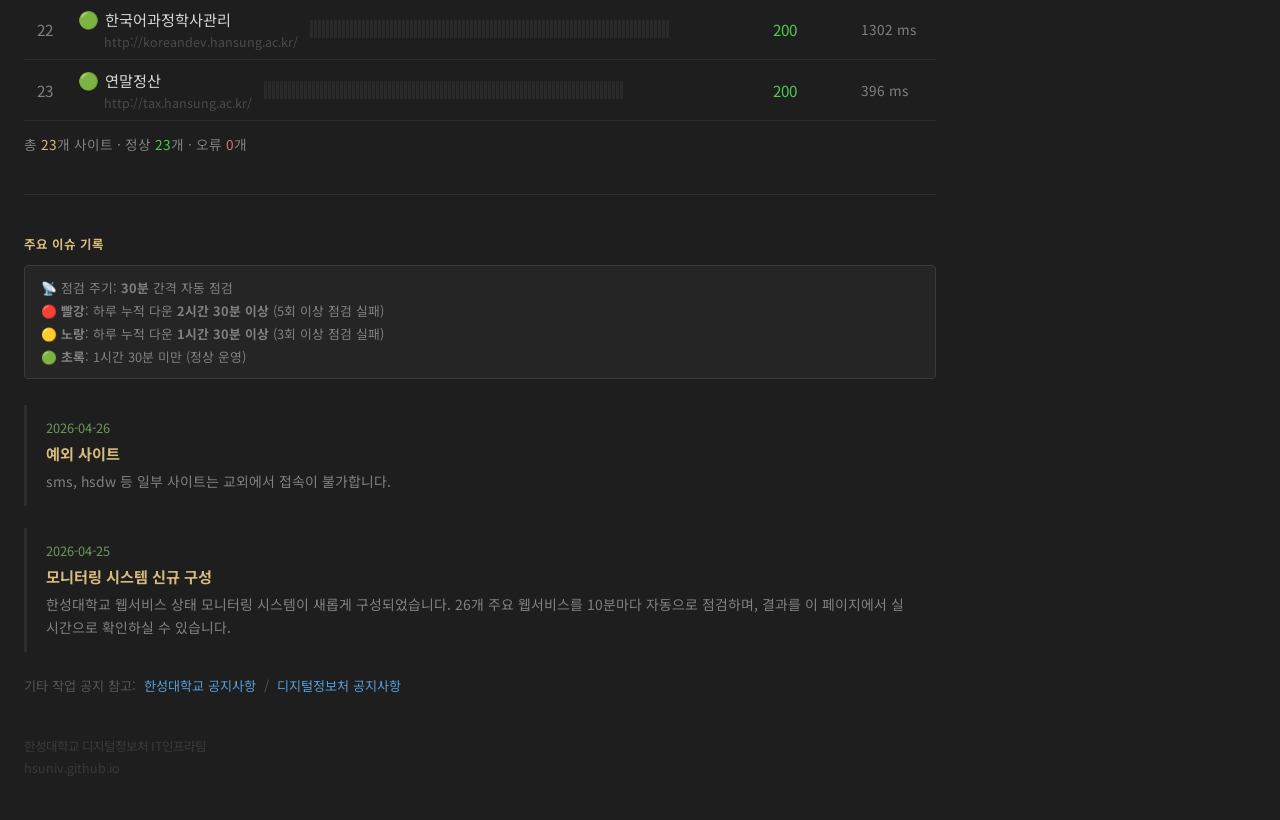
==== commit 665eda87: "feat: 점검 주기 30분으로 변경, 임계값·레이아웃 조정 - 워크플로우 cron: */10 → */30 (30분 간격) - RULE_RED 6→5회, 점검 주기 변경에 따른 툴" ====
--- a/index.html
+++ b/index.html
@@ -70,13 +70,21 @@
     .bar-none   { background: #2a2a2a; }
 
     /* ── 사이트별 미니 상태바 (90일) ─────── */
-    .mini-bars-wrap { overflow-x: auto; margin-top: 5px; }
+    .site-cell { display: flex; align-items: center; gap: 0.75rem; }
+    .site-info { flex-shrink: 0; }
+    .mini-bars-wrap { flex: 1; min-width: 0; overflow-x: auto; }
     .mini-bars { display: flex; gap: 1px; flex-wrap: nowrap; min-width: max-content; }
     .mini-bar {
       width: 3px; height: 18px; border-radius: 1px;
       flex-shrink: 0; cursor: default; transition: opacity 0.15s;
     }
     .mini-bar:hover { opacity: 0.65; }
+
+    @media (max-width: 640px) {
+      .site-cell { flex-wrap: wrap; }
+      .mini-bars-wrap { width: 100%; overflow-x: visible; }
+      .mini-bars { display: grid; grid-template-columns: repeat(45, 3px); min-width: 0; }
+    }
 
     .code-ok   { color: #4ec94e; }
     .code-warn { color: #e5c07b; }
@@ -153,10 +161,10 @@
 
       <!-- 측정 기준 설명 -->
       <div class="rule-note">
-        📡 점검 주기: <strong>10분</strong> 간격 자동 점검<br>
-        🔴 <strong>빨강</strong>: 하루 누적 다운 <strong>1시간 이상</strong> (6회 이상 점검 실패)<br>
-        🟡 <strong>노랑</strong>: 하루 누적 다운 <strong>30분 이상</strong> (3회 이상 점검 실패)<br>
-        🟢 <strong>초록</strong>: 30분 미만 (정상 운영)
+        📡 점검 주기: <strong>30분</strong> 간격 자동 점검<br>
+        🔴 <strong>빨강</strong>: 하루 누적 다운 <strong>2시간 30분 이상</strong> (5회 이상 점검 실패)<br>
+        🟡 <strong>노랑</strong>: 하루 누적 다운 <strong>1시간 30분 이상</strong> (3회 이상 점검 실패)<br>
+        🟢 <strong>초록</strong>: 1시간 30분 미만 (정상 운영)
       </div>
 
       <div id="incidents-list"></div>
@@ -180,8 +188,8 @@
     const BASE = './sitecheck/';
 
     /* 점검 실패 횟수 → 상태 변환 규칙 (횟수 × 10분 = 누적 다운 시간) */
-    const RULE_RED    = 6;   // 60분 이상 → 빨강
-    const RULE_YELLOW = 3;   // 30분 이상 → 노랑
+    const RULE_RED    = 5;   // 5회(150분) 이상 → 빨강
+    const RULE_YELLOW = 3;   // 3회(90분) 이상 → 노랑
 
     function countToStatus(n) {
       if (n >= RULE_RED)    return 'red';
@@ -298,7 +306,7 @@
           const st    = siteStatusOnDay(dayMap, date, site.name);
           const count = (date in dayMap) ? (dayMap[date][site.name] || 0) : null;
           const tip   = count !== null
-            ? `${date} · 다운 ${count * 10}분`
+            ? `${date} · 다운 ${count * 30}분`
             : `${date} · ${MINI_LABELS[st]}`;
           miniBars += `<div class="mini-bar bar-${st}" title="${tip}"></div>`;
         });
@@ -306,9 +314,13 @@
         rows += `<tr>
           <td style="color:#808080;vertical-align:middle">${i + 1}</td>
           <td>
-            <div><span class="s-icon">${icon}</span><a class="site-link" href="${esc(site.url)}" target="_blank" rel="noopener">${esc(site.name)}</a></div>
-            <div class="site-url"><a href="${esc(site.url)}" target="_blank" rel="noopener">${esc(site.url)}</a></div>
-            <div class="mini-bars-wrap"><div class="mini-bars" data-scroll-right="1">${miniBars}</div></div>
+            <div class="site-cell">
+              <div class="site-info">
+                <div><span class="s-icon">${icon}</span><a class="site-link" href="${esc(site.url)}" target="_blank" rel="noopener">${esc(site.name)}</a></div>
+                <div class="site-url"><a href="${esc(site.url)}" target="_blank" rel="noopener">${esc(site.url)}</a></div>
+              </div>
+              <div class="mini-bars-wrap"><div class="mini-bars">${miniBars}</div></div>
+            </div>
           </td>
           <td class="${cls}" style="vertical-align:middle">${s || '—'}</td>
           <td class="ms-cell" style="vertical-align:middle">${site.ms > 0 ? site.ms + ' ms' : '—'}</td>
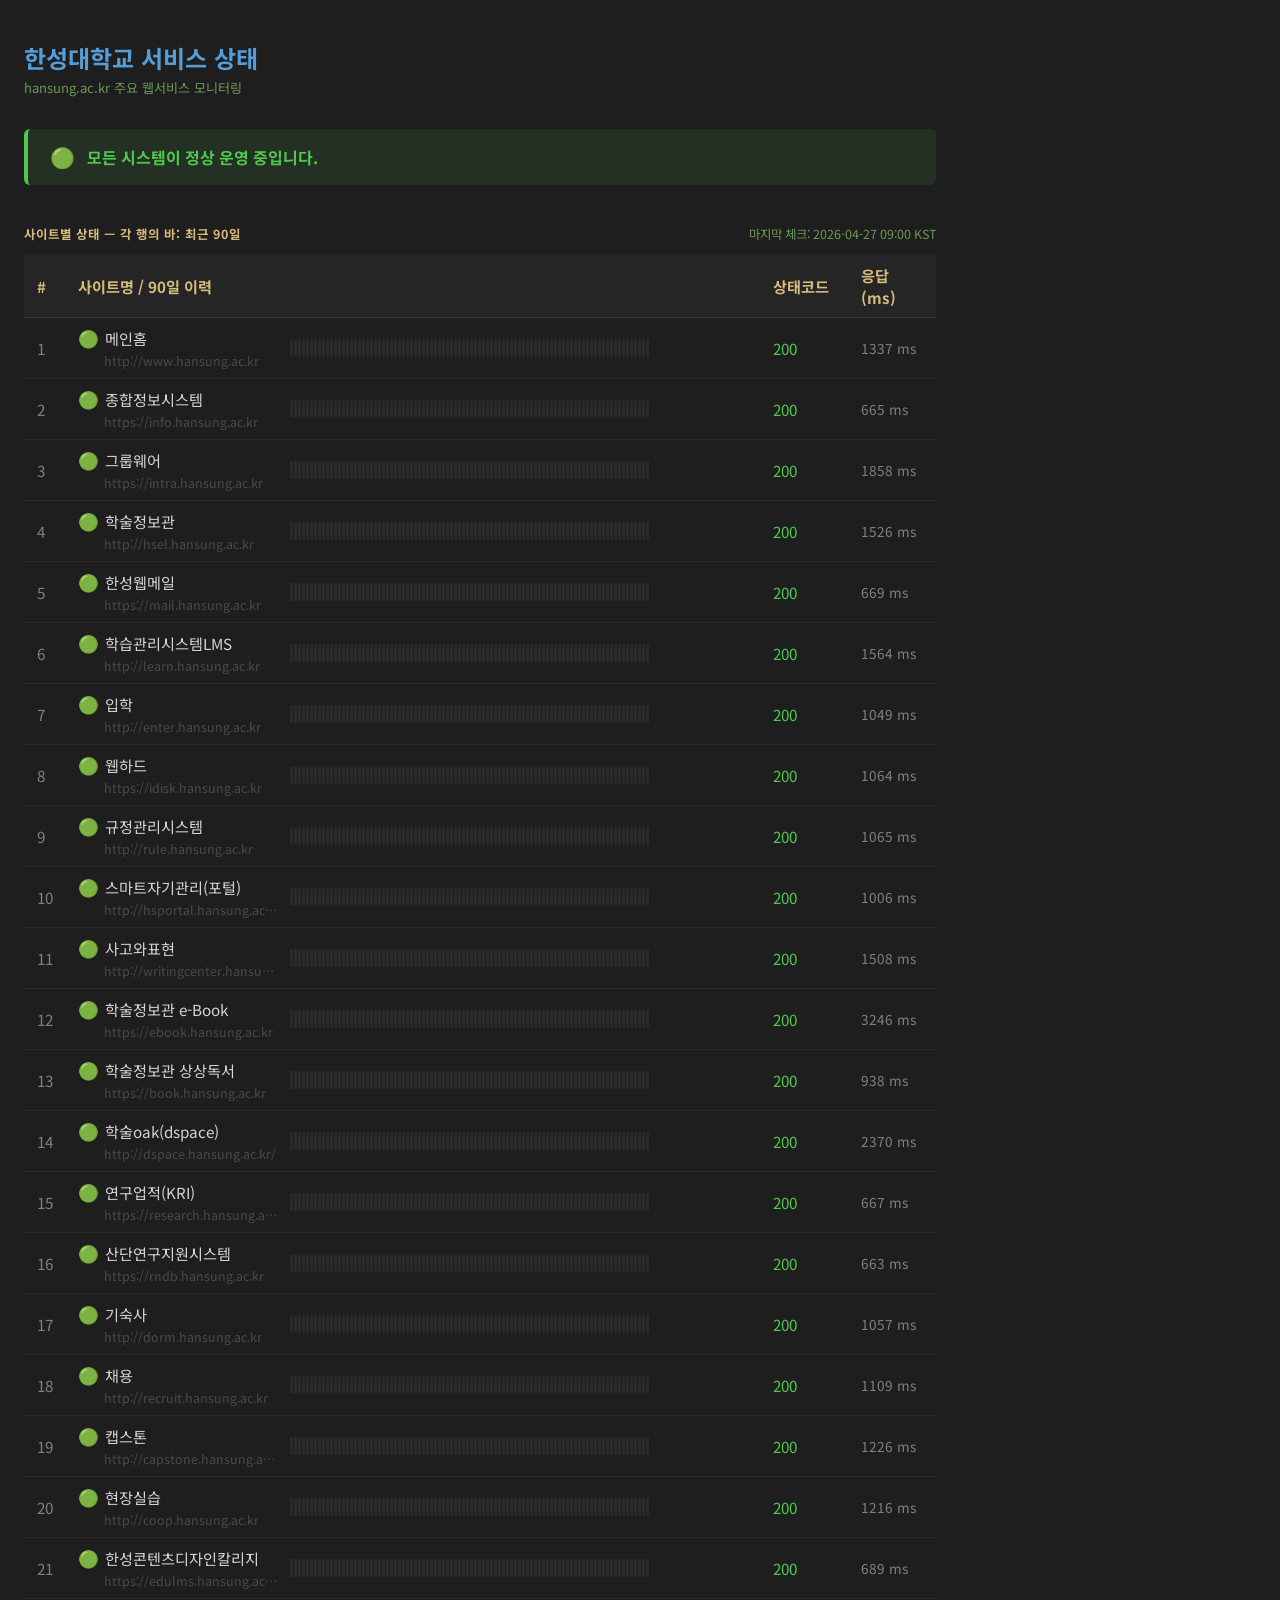
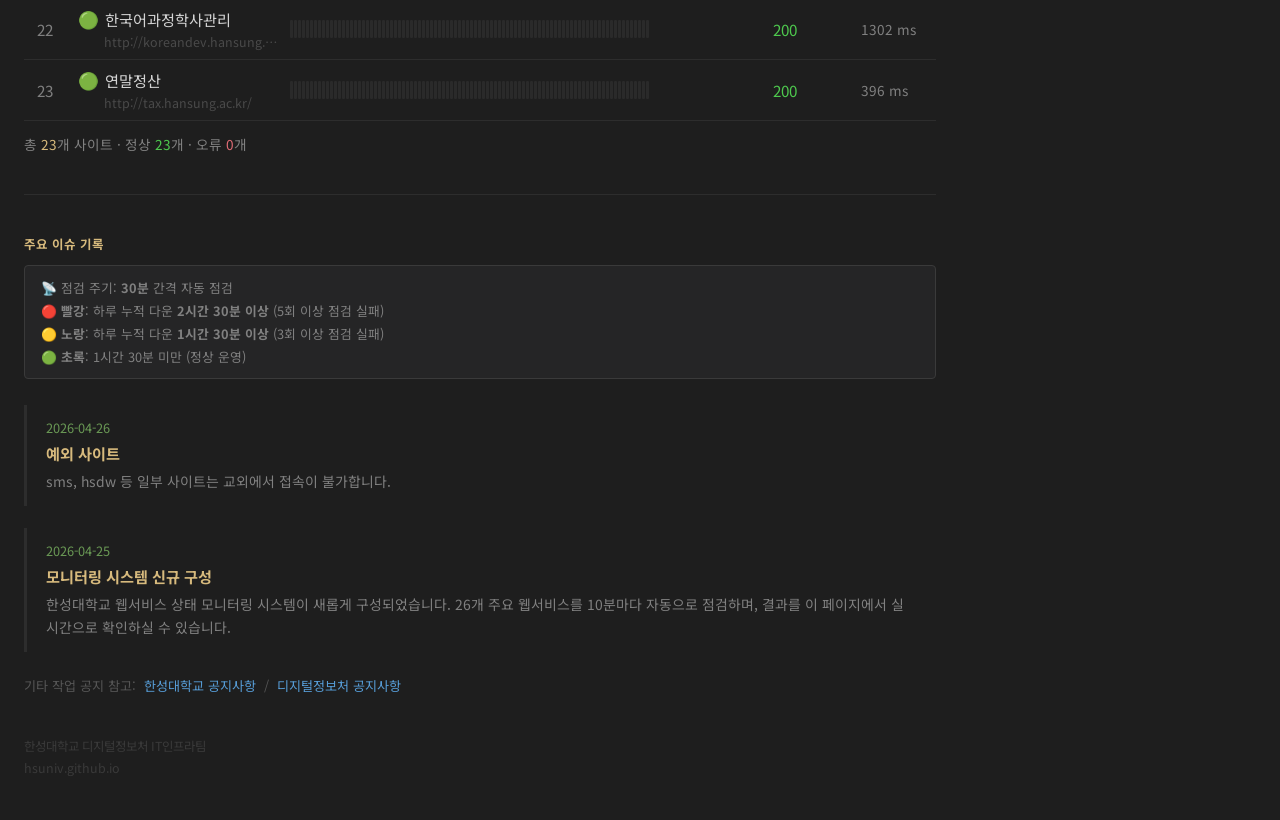
==== commit 5bc74486: "fix: 90일 바 그래프 정렬 — site-info 고정 너비 200px" ====
--- a/index.html
+++ b/index.html
@@ -59,7 +59,7 @@
     .s-icon { font-size: 1.05rem; margin-right: 0.35rem; }
     .site-link { color: #d4d4d4; text-decoration: none; }
     .site-link:hover { color: #569CD6; }
-    .site-url { font-size: 0.78rem; color: #4a4a4a; margin-top: 2px; margin-left: 1.6rem; }
+    .site-url { font-size: 0.78rem; color: #4a4a4a; margin-top: 2px; margin-left: 1.6rem; white-space: nowrap; overflow: hidden; text-overflow: ellipsis; }
     .site-url a { color: #4a4a4a; text-decoration: none; }
     .site-url a:hover { color: #569CD6; text-decoration: underline; }
 
@@ -71,7 +71,7 @@
 
     /* ── 사이트별 미니 상태바 (90일) ─────── */
     .site-cell { display: flex; align-items: center; gap: 0.75rem; }
-    .site-info { flex-shrink: 0; }
+    .site-info { flex-shrink: 0; width: 200px; overflow: hidden; }
     .mini-bars-wrap { flex: 1; min-width: 0; overflow-x: auto; }
     .mini-bars { display: flex; gap: 1px; flex-wrap: nowrap; min-width: max-content; }
     .mini-bar {
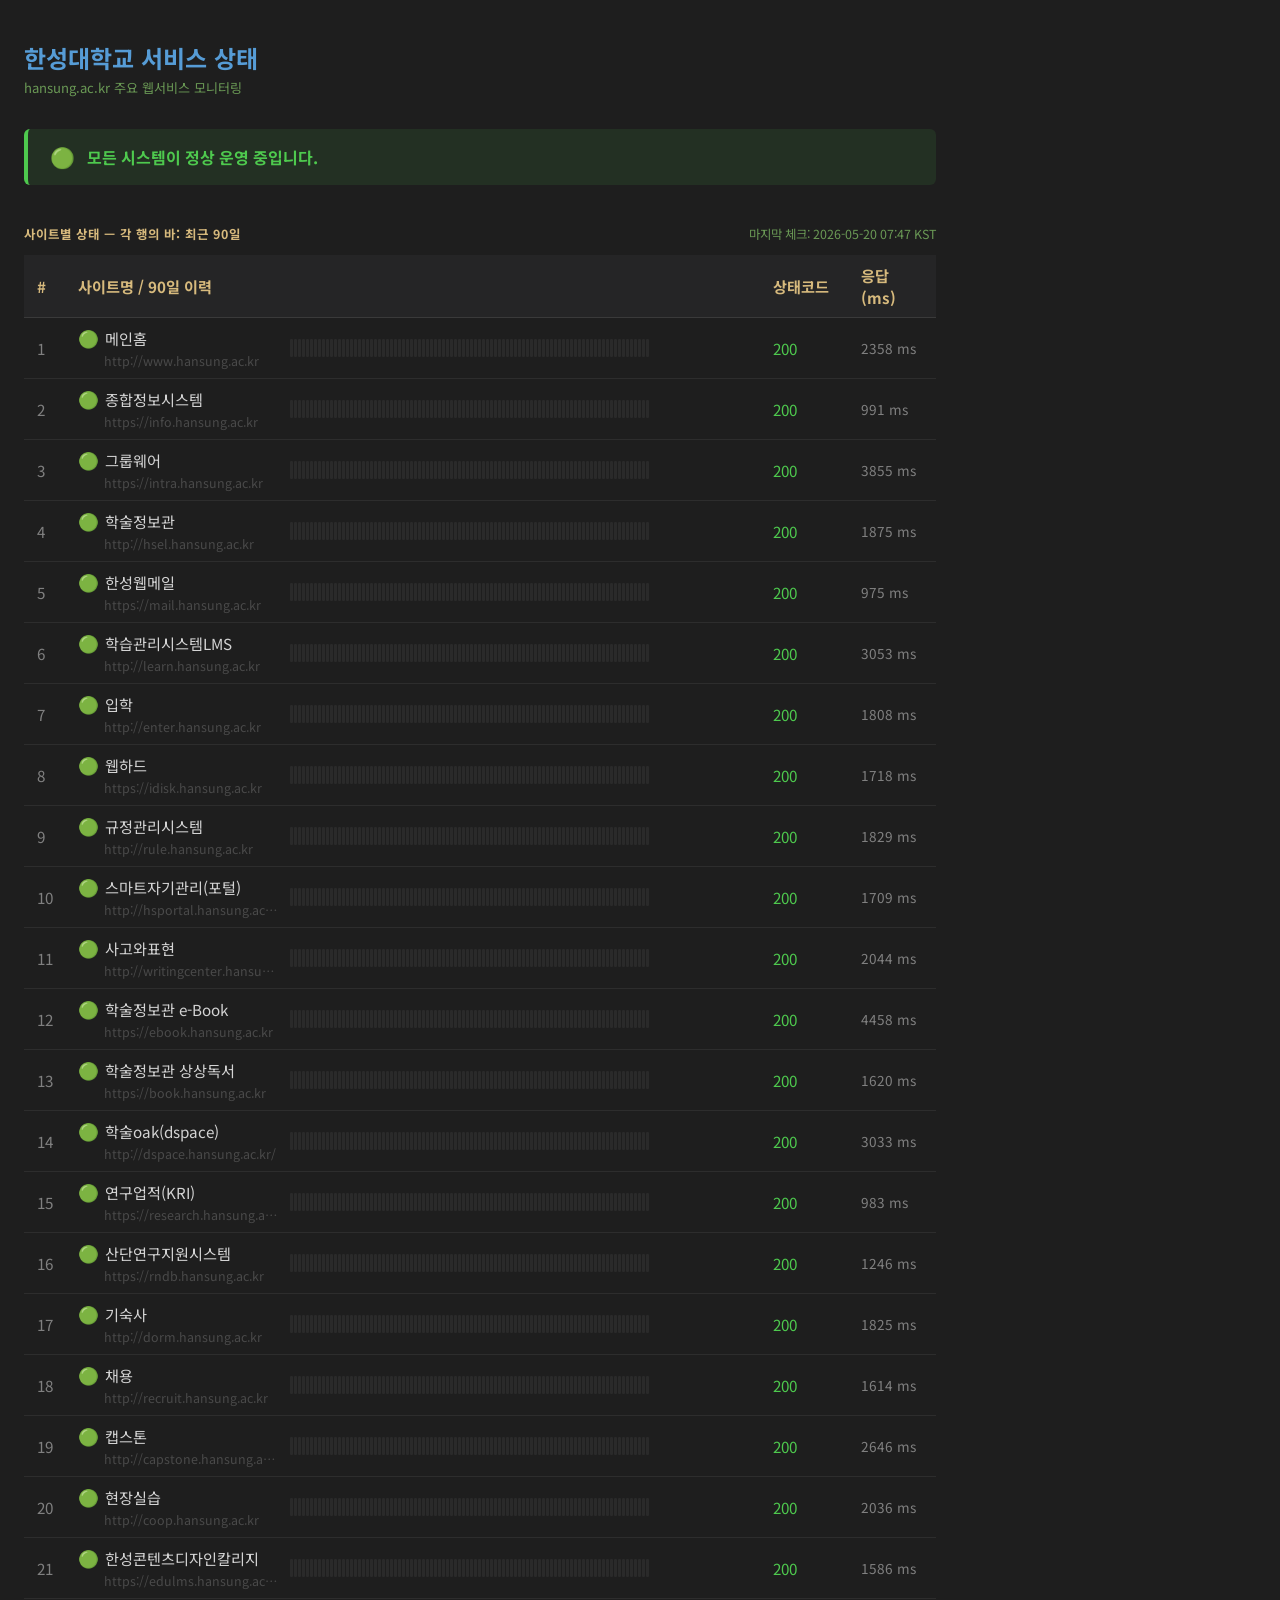
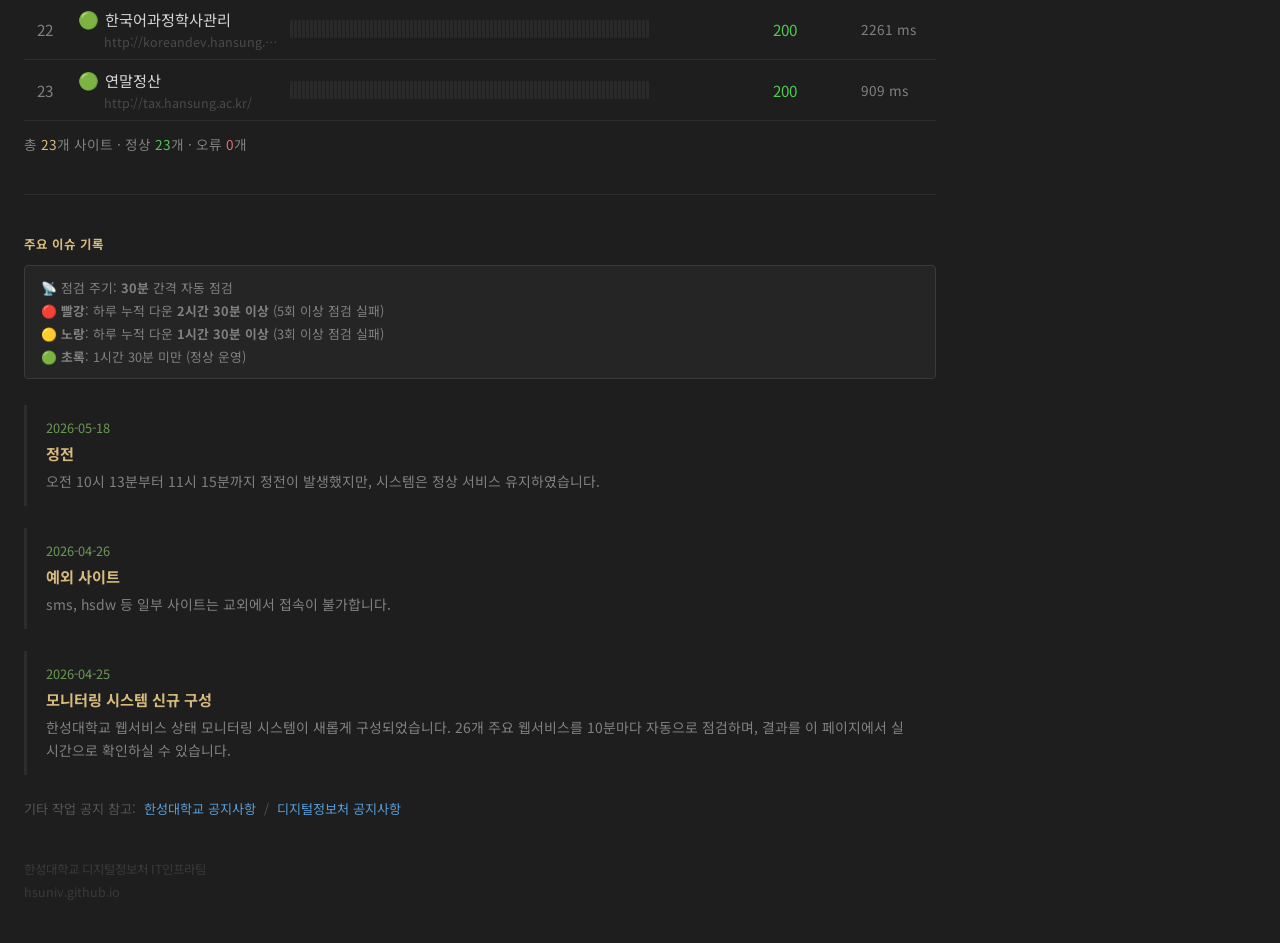
==== commit 40e1f1d4: "feat: 파비콘 추가 (SVG) Co-Authored-By: Claude Sonnet 4.6 <noreply@anthropic.com>" ====
--- a/index.html
+++ b/index.html
@@ -4,6 +4,7 @@
   <meta charset="UTF-8">
   <meta name="viewport" content="width=device-width, initial-scale=1.0">
   <title>한성대학교 서비스 상태</title>
+  <link rel="icon" type="image/svg+xml" href="/favicon.svg">
   <link href="https://fonts.googleapis.com/css?family=Noto+Sans+KR" rel="stylesheet">
   <style>
     * { box-sizing: border-box; margin: 0; padding: 0; }
